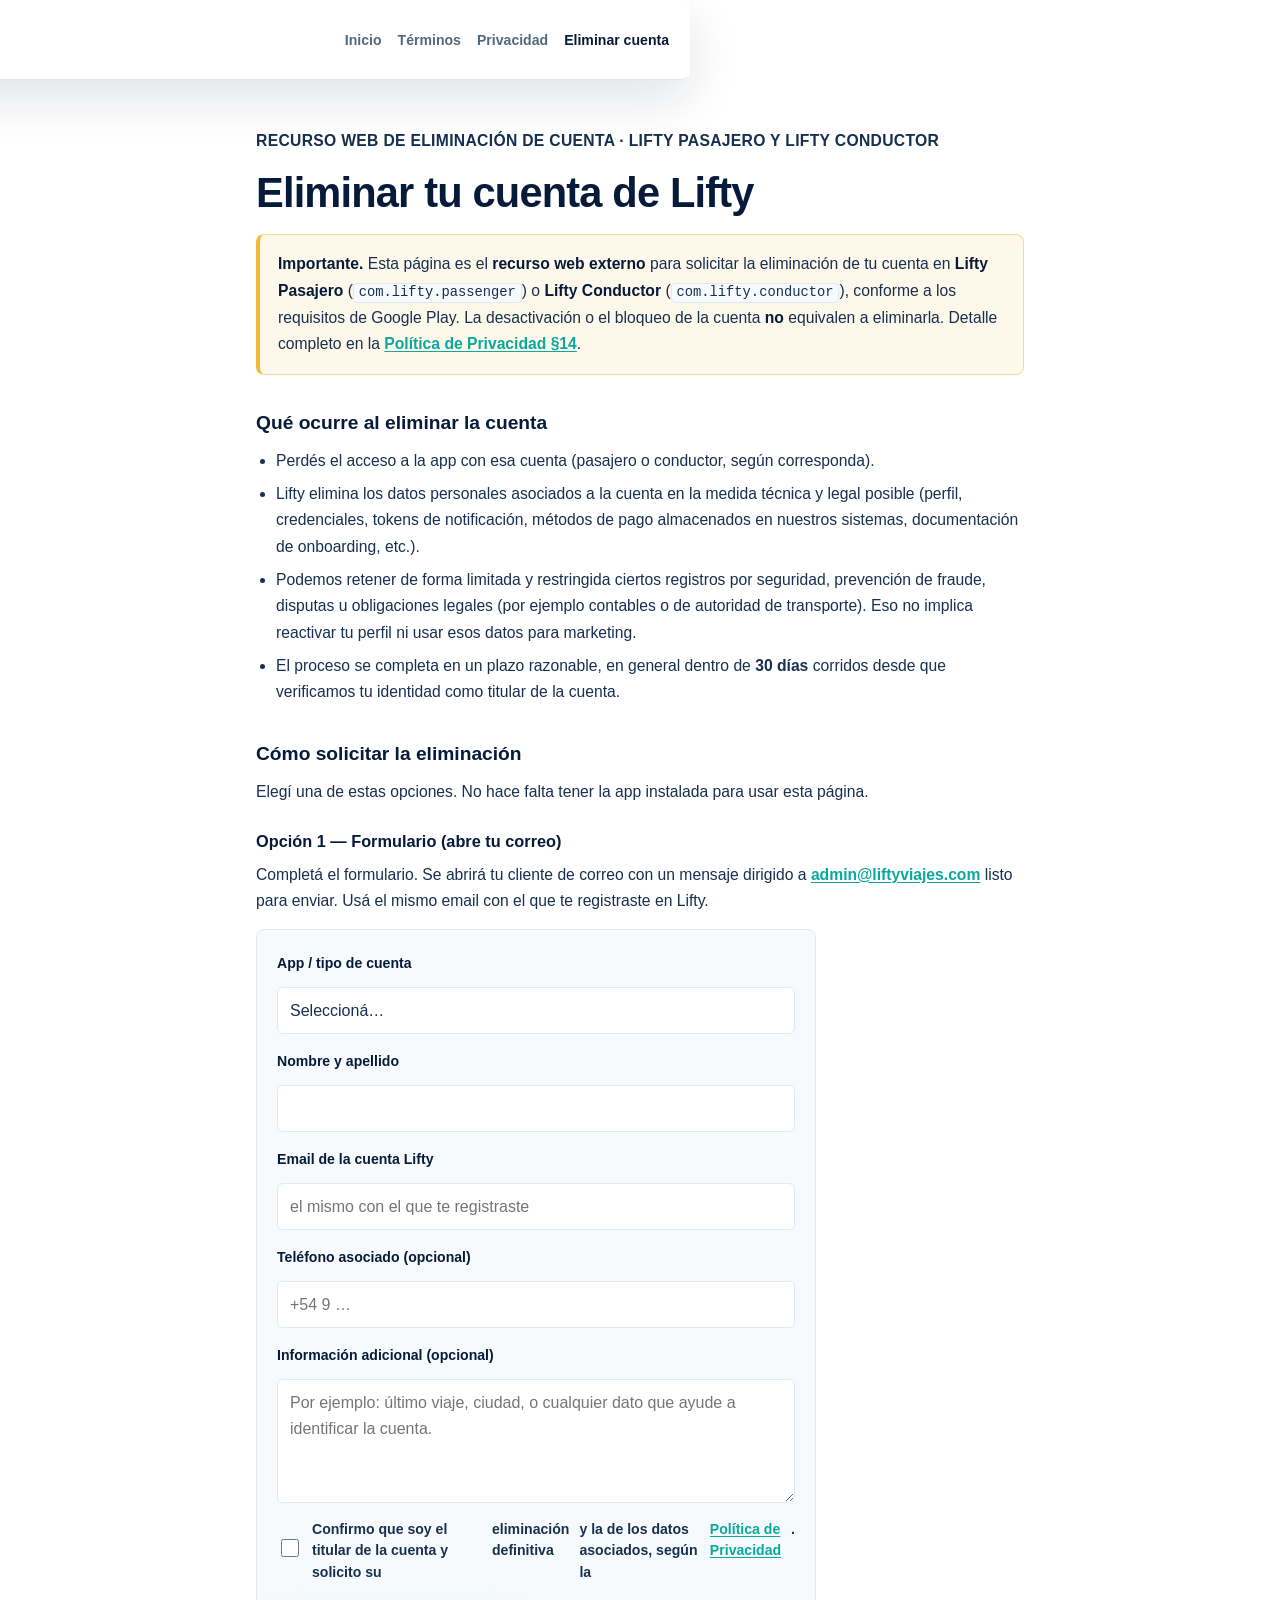
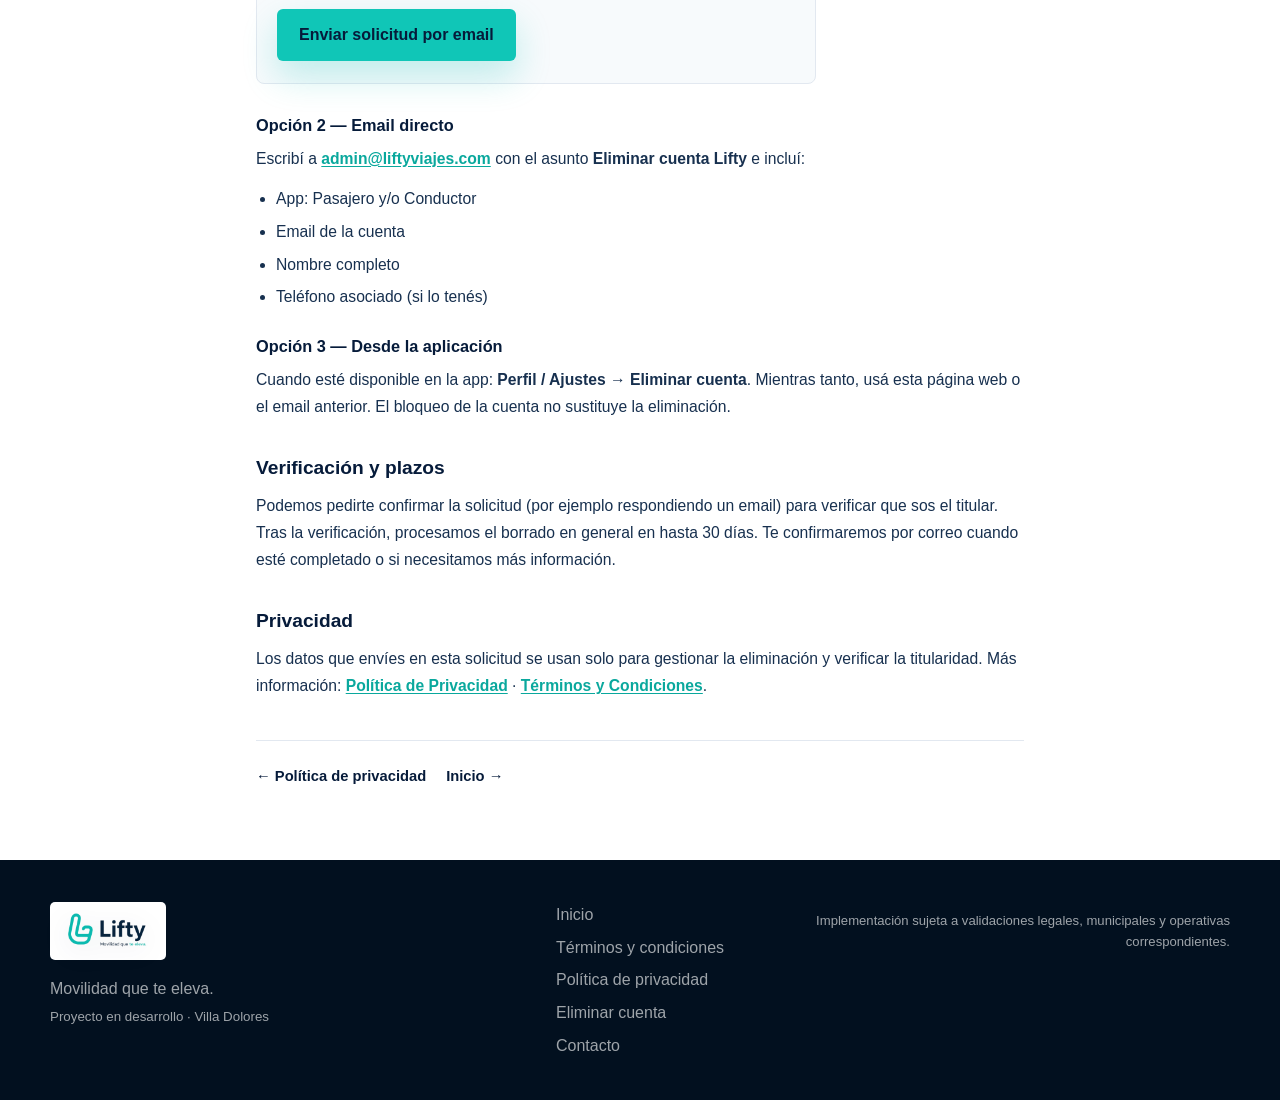
==== outputs/eliminar-cuenta.html @ 2f0c4a6b "feat: complete privacy policy for Google Play User Data Expand privacy disclosure (device IDs, App S" ====
<!DOCTYPE html>
<html lang="es">
  <head>
    <meta charset="UTF-8" />
    <meta name="viewport" content="width=device-width, initial-scale=1.0" />
    <meta name="theme-color" content="#061b3a" />
    <meta
      name="description"
      content="Solicitá la eliminación de tu cuenta de Lifty Pasajero o Lifty Conductor. Recurso web externo conforme a la política de Google Play."
    />
    <link rel="canonical" href="https://web.liftyviajes.com/eliminar-cuenta" />
    <title>Eliminar cuenta | Lifty</title>
    <link rel="icon" href="data:," />
    <link rel="stylesheet" href="styles.css" />
    <link rel="stylesheet" href="logo.css" />
  </head>
  <body class="legal-page-wrap">
    <a class="skip-link" href="#contenido">Saltar al contenido</a>

    <header class="site-header legal-header" data-header>
      <div class="container">
        <a class="brand" href="/" aria-label="Lifty, ir al inicio">
          <img src="assets/lifty-logo-clean.png" alt="Lifty" class="logo-clean" />
        </a>
        <nav class="legal-header-nav" aria-label="Navegación legal">
          <a href="/">Inicio</a>
          <a href="/terminos">Términos</a>
          <a href="/privacidad">Privacidad</a>
          <a href="/eliminar-cuenta" aria-current="page">Eliminar cuenta</a>
        </nav>
      </div>
    </header>

    <main id="contenido" class="container legal-page">
      <p class="legal-meta">Recurso web de eliminación de cuenta · Lifty Pasajero y Lifty Conductor</p>
      <h1>Eliminar tu cuenta de Lifty</h1>

      <p class="legal-notice">
        <strong>Importante.</strong> Esta página es el
        <strong>recurso web externo</strong> para solicitar la eliminación de tu cuenta en
        <strong>Lifty Pasajero</strong> (<code>com.lifty.passenger</code>) o
        <strong>Lifty Conductor</strong> (<code>com.lifty.conductor</code>), conforme a los
        requisitos de Google Play. La desactivación o el bloqueo de la cuenta
        <strong>no</strong> equivalen a eliminarla. Detalle completo en la
        <a href="/privacidad#eliminacion">Política de Privacidad §14</a>.
      </p>

      <h2>Qué ocurre al eliminar la cuenta</h2>
      <ul>
        <li>
          Perdés el acceso a la app con esa cuenta (pasajero o conductor, según corresponda).
        </li>
        <li>
          Lifty elimina los datos personales asociados a la cuenta en la medida técnica y legal
          posible (perfil, credenciales, tokens de notificación, métodos de pago almacenados en
          nuestros sistemas, documentación de onboarding, etc.).
        </li>
        <li>
          Podemos retener de forma limitada y restringida ciertos registros por seguridad,
          prevención de fraude, disputas u obligaciones legales (por ejemplo contables o de
          autoridad de transporte). Eso no implica reactivar tu perfil ni usar esos datos para
          marketing.
        </li>
        <li>
          El proceso se completa en un plazo razonable, en general dentro de
          <strong>30 días</strong> corridos desde que verificamos tu identidad como titular de la
          cuenta.
        </li>
      </ul>

      <h2>Cómo solicitar la eliminación</h2>
      <p>Elegí una de estas opciones. No hace falta tener la app instalada para usar esta página.</p>

      <h3>Opción 1 — Formulario (abre tu correo)</h3>
      <p>
        Completá el formulario. Se abrirá tu cliente de correo con un mensaje dirigido a
        <a href="mailto:admin@liftyviajes.com">admin@liftyviajes.com</a>
        listo para enviar. Usá el mismo email con el que te registraste en Lifty.
      </p>

      <form
        class="delete-account-form"
        id="delete-account-form"
        action="mailto:admin@liftyviajes.com"
        method="get"
        enctype="text/plain"
      >
        <input type="hidden" name="subject" id="mail-subject" value="Eliminar cuenta Lifty" />

        <div class="delete-field">
          <label for="app-type">App / tipo de cuenta</label>
          <select id="app-type" name="app" required>
            <option value="">Seleccioná…</option>
            <option value="Lifty Pasajero (com.lifty.passenger)">Lifty Pasajero</option>
            <option value="Lifty Conductor (com.lifty.conductor)">Lifty Conductor</option>
            <option value="Ambas / no estoy seguro">Ambas / no estoy seguro</option>
          </select>
        </div>

        <div class="delete-field">
          <label for="full-name">Nombre y apellido</label>
          <input id="full-name" name="nombre" type="text" autocomplete="name" required />
        </div>

        <div class="delete-field">
          <label for="account-email">Email de la cuenta Lifty</label>
          <input
            id="account-email"
            name="email"
            type="email"
            autocomplete="email"
            required
            placeholder="el mismo con el que te registraste"
          />
        </div>

        <div class="delete-field">
          <label for="account-phone">Teléfono asociado (opcional)</label>
          <input
            id="account-phone"
            name="telefono"
            type="tel"
            autocomplete="tel"
            placeholder="+54 9 …"
          />
        </div>

        <div class="delete-field">
          <label for="extra-info">Información adicional (opcional)</label>
          <textarea
            id="extra-info"
            name="detalle"
            rows="4"
            placeholder="Por ejemplo: último viaje, ciudad, o cualquier dato que ayude a identificar la cuenta."
          ></textarea>
        </div>

        <div class="delete-field delete-check">
          <label>
            <input id="confirm-delete" type="checkbox" required />
            Confirmo que soy el titular de la cuenta y solicito su
            <strong>eliminación definitiva</strong> y la de los datos asociados, según la
            <a href="/privacidad#eliminacion">Política de Privacidad</a>.
          </label>
        </div>

        <button class="button button-primary" type="submit">Enviar solicitud por email</button>
      </form>

      <p class="delete-form-note" id="form-fallback-note" hidden>
        Si tu navegador no abre el correo, copiá el texto generado y envialo manualmente a
        <a href="mailto:admin@liftyviajes.com">admin@liftyviajes.com</a>.
      </p>
      <pre class="delete-mail-preview" id="mail-preview" hidden></pre>

      <h3>Opción 2 — Email directo</h3>
      <p>
        Escribí a
        <a
          href="mailto:admin@liftyviajes.com?subject=Eliminar%20cuenta%20Lifty&amp;body=Solicito%20la%20eliminaci%C3%B3n%20de%20mi%20cuenta%20Lifty.%0A%0AApp%3A%20%5BPasajero%20%2F%20Conductor%5D%0AEmail%20de%20la%20cuenta%3A%20%0ANombre%3A%20%0ATel%C3%A9fono%20(opcional)%3A%20%0A"
          >admin@liftyviajes.com</a
        >
        con el asunto <strong>Eliminar cuenta Lifty</strong> e incluí:
      </p>
      <ul>
        <li>App: Pasajero y/o Conductor</li>
        <li>Email de la cuenta</li>
        <li>Nombre completo</li>
        <li>Teléfono asociado (si lo tenés)</li>
      </ul>

      <h3>Opción 3 — Desde la aplicación</h3>
      <p>
        Cuando esté disponible en la app: <strong>Perfil / Ajustes → Eliminar cuenta</strong>.
        Mientras tanto, usá esta página web o el email anterior. El bloqueo de la cuenta no
        sustituye la eliminación.
      </p>

      <h2>Verificación y plazos</h2>
      <p>
        Podemos pedirte confirmar la solicitud (por ejemplo respondiendo un email) para verificar
        que sos el titular. Tras la verificación, procesamos el borrado en general en hasta 30
        días. Te confirmaremos por correo cuando esté completado o si necesitamos más información.
      </p>

      <h2>Privacidad</h2>
      <p>
        Los datos que envíes en esta solicitud se usan solo para gestionar la eliminación y
        verificar la titularidad. Más información:
        <a href="/privacidad">Política de Privacidad</a>
        ·
        <a href="/terminos">Términos y Condiciones</a>.
      </p>

      <div class="legal-cross">
        <a href="/privacidad">← Política de privacidad</a>
        <a href="/">Inicio →</a>
      </div>
    </main>

    <footer class="site-footer">
      <div class="container footer-layout">
        <div>
          <a class="footer-logo" href="/"
            ><img src="assets/lifty-logo-clean.png" alt="Lifty"
          /></a>
          <p>Movilidad que te eleva.</p>
          <small>Proyecto en desarrollo · Villa Dolores</small>
        </div>
        <nav aria-label="Enlaces del pie">
          <a href="/">Inicio</a>
          <a href="/terminos">Términos y condiciones</a>
          <a href="/privacidad">Política de privacidad</a>
          <a href="/eliminar-cuenta">Eliminar cuenta</a>
          <a href="mailto:admin@liftyviajes.com">Contacto</a>
        </nav>
        <p class="footer-legal">
          Implementación sujeta a validaciones legales, municipales y operativas correspondientes.
        </p>
      </div>
    </footer>

    <script>
      (function () {
        var form = document.getElementById("delete-account-form");
        if (!form) return;

        form.addEventListener("submit", function (event) {
          event.preventDefault();

          var app = document.getElementById("app-type").value;
          var name = document.getElementById("full-name").value.trim();
          var email = document.getElementById("account-email").value.trim();
          var phone = document.getElementById("account-phone").value.trim();
          var extra = document.getElementById("extra-info").value.trim();
          var confirmed = document.getElementById("confirm-delete").checked;

          if (!app || !name || !email || !confirmed) {
            return;
          }

          var subject = "Eliminar cuenta Lifty — " + app;
          var body = [
            "Solicito la eliminación definitiva de mi cuenta Lifty y de los datos asociados.",
            "",
            "App / cuenta: " + app,
            "Nombre: " + name,
            "Email de la cuenta: " + email,
            "Teléfono: " + (phone || "(no indicado)"),
            "Detalle: " + (extra || "(ninguno)"),
            "",
            "Confirmo que soy el titular de la cuenta.",
            "Página de origen: https://web.liftyviajes.com/eliminar-cuenta",
          ].join("\n");

          var mailto =
            "mailto:admin@liftyviajes.com" +
            "?subject=" +
            encodeURIComponent(subject) +
            "&body=" +
            encodeURIComponent(body);

          var preview = document.getElementById("mail-preview");
          var note = document.getElementById("form-fallback-note");
          if (preview && note) {
            preview.hidden = false;
            note.hidden = false;
            preview.textContent =
              "Para: admin@liftyviajes.com\nAsunto: " + subject + "\n\n" + body;
          }

          window.location.href = mailto;
        });
      })();
    </script>
  </body>
</html>
---- outputs/styles.css ----
:root {
  --navy: #061b3a;
  --petrol: #0b2d57;
  --teal: #10c6b7;
  --teal-dark: #0aa89d;
  --white: #ffffff;
  --soft: #f7fafc;
  --text: #17304f;
  --muted: #64748b;
  --border: #e2e8f0;
  --amber: #f6b73c;
  --shadow: 0 28px 80px rgba(6, 27, 58, 0.15);
  --shadow-deep: 0 36px 100px rgba(0, 10, 28, 0.34);
  --radius: 8px;
  --section: 112px;
}

* { box-sizing: border-box; }
html { scroll-behavior: smooth; }
body {
  margin: 0;
  overflow-x: hidden;
  color: var(--text);
  background: var(--white);
  font-family: Inter, "Segoe UI", Arial, sans-serif;
  line-height: 1.6;
}
body.nav-open { overflow: hidden; }
a { color: inherit; text-decoration: none; }
img { display: block; max-width: 100%; }
button, input, select, textarea { font: inherit; }
button { cursor: pointer; }
h1, h2, h3, p, blockquote { margin-top: 0; }
ul { margin: 0; padding: 0; list-style: none; }

.container { width: min(1180px, calc(100% - 40px)); margin: 0 auto; }
.section { position: relative; padding: var(--section) 0; }
.section-anchor { scroll-margin-top: 94px; }
.skip-link {
  position: fixed;
  top: 8px;
  left: 8px;
  z-index: 200;
  padding: 10px 14px;
  border-radius: 6px;
  color: var(--navy);
  background: var(--teal);
  font-weight: 850;
  transform: translateY(-150%);
  transition: transform .2s ease;
}
.skip-link:focus { transform: translateY(0); }
.scroll-progress {
  position: fixed;
  top: 0;
  right: 0;
  left: 0;
  z-index: 220;
  height: 3px;
  background: rgba(255,255,255,.08);
  pointer-events: none;
}
.scroll-progress span {
  display: block;
  width: 100%;
  height: 100%;
  background: linear-gradient(90deg, var(--teal-dark), var(--teal));
  box-shadow: 0 0 14px rgba(16,198,183,.45);
  transform: scaleX(0);
  transform-origin: left center;
  will-change: transform;
}

.site-header {
  position: fixed;
  top: 14px;
  left: 50%;
  z-index: 100;
  display: flex;
  align-items: center;
  justify-content: space-between;
  width: min(1180px, calc(100% - 28px));
  min-height: 66px;
  padding: 8px 10px 8px 18px;
  border: 1px solid rgba(255,255,255,.7);
  border-radius: var(--radius);
  background: rgba(255,255,255,.88);
  box-shadow: 0 18px 50px rgba(6,27,58,.12);
  backdrop-filter: blur(20px);
  transform: translateX(-50%);
}
.site-header.is-scrolled { background: rgba(255,255,255,.97); }
.brand img, .footer-logo img { width: 118px; height: 44px; object-fit: contain; }
.brand img { transition: transform .25s ease, filter .25s ease; }
.brand:hover img, .brand:focus-visible img { transform: scale(1.025); filter: drop-shadow(0 7px 12px rgba(16,198,183,.2)); }
.main-nav { display: flex; align-items: center; gap: 2px; color: #53687d; font-size: .88rem; font-weight: 750; }
.main-nav a { padding: 11px 13px; border-radius: 6px; transition: .18s ease; }
.main-nav a:hover, .main-nav a:focus-visible { color: var(--navy); background: rgba(16,198,183,.1); outline: 0; }
.main-nav a.is-active { color: var(--navy); background: rgba(16,198,183,.12); }
.main-nav .nav-cta { margin-left: 8px; padding-inline: 18px; color: var(--white); background: var(--navy); }
.main-nav .nav-cta:hover { color: var(--navy); background: var(--teal); }
.nav-toggle { display: none; width: 44px; height: 44px; border: 1px solid var(--border); border-radius: 6px; background: var(--white); }
.nav-toggle span { display: block; width: 19px; height: 2px; margin: 4px auto; background: var(--navy); transition: .18s ease; }

.hero {
  position: relative;
  min-height: 100vh;
  padding: 148px 0 38px;
  overflow: hidden;
  color: var(--white);
  background:
    radial-gradient(circle at 73% 42%, rgba(16,198,183,.22), transparent 25%),
    radial-gradient(circle at 8% 20%, rgba(70,140,190,.18), transparent 30%),
    linear-gradient(120deg, #04152e 0%, var(--navy) 48%, #0d3b58 100%);
}
.map-texture, .dark-map, .institution-map, .roadmap-map, .contact-map, .opportunity-map {
  position: absolute;
  inset: 0;
  pointer-events: none;
  background-image:
    linear-gradient(28deg, transparent 48%, rgba(255,255,255,.035) 49%, rgba(255,255,255,.035) 51%, transparent 52%),
    linear-gradient(118deg, transparent 47%, rgba(255,255,255,.025) 48%, rgba(255,255,255,.025) 50%, transparent 51%);
  background-size: 150px 110px, 190px 150px;
}
.map-texture::before, .map-texture::after {
  content: ""; position: absolute; border: 1px solid rgba(16,198,183,.15); border-radius: 50%;
}
.map-texture::before { top: 10%; right: 4%; width: 620px; height: 620px; }
.map-texture::after { right: 25%; bottom: -18%; width: 330px; height: 330px; }
.hero-route { position: absolute; z-index: 1; border-top: 3px solid rgba(16,198,183,.34); border-right: 3px solid rgba(16,198,183,.34); border-radius: 0 80px 0 0; }
.hero-route i { position: absolute; width: 14px; height: 14px; border: 4px solid var(--teal); border-radius: 50%; background: var(--navy); box-shadow: 0 0 0 8px rgba(16,198,183,.1); }
.route-a { top: 18%; right: -2%; width: 25vw; height: 150px; transform: rotate(-10deg); }
.route-a i:first-child { left: 10%; top: -9px; }
.route-a i:last-child { right: -9px; bottom: -9px; }
.route-b { bottom: 12%; left: -5%; width: 20vw; height: 130px; transform: rotate(15deg); }
.route-b i { right: -9px; top: -9px; }
.hero-grid { position: relative; z-index: 3; display: grid; grid-template-columns: .88fr 1.12fr; align-items: center; gap: 54px; }
.hero-badges, .hero-actions, .hero-proof { display: flex; flex-wrap: wrap; align-items: center; }
.hero-badges { gap: 8px; margin-bottom: 22px; }
.hero-badges span { padding: 7px 11px; border: 1px solid rgba(255,255,255,.16); border-radius: 999px; color: rgba(255,255,255,.78); background: rgba(255,255,255,.07); backdrop-filter: blur(12px); font-size: .75rem; font-weight: 750; }
.hero-badges i, .form-status i { display: inline-block; width: 7px; height: 7px; margin-right: 6px; border-radius: 50%; background: var(--teal); box-shadow: 0 0 0 5px rgba(16,198,183,.12); }
.eyebrow { margin-bottom: 12px; color: var(--teal-dark); font-size: .76rem; font-weight: 850; text-transform: uppercase; }
.eyebrow.light { color: #5de1d6; }
.hero h1 { max-width: 690px; margin-bottom: 24px; color: var(--white); font-size: clamp(3.8rem, 7vw, 6.65rem); font-weight: 850; line-height: .91; letter-spacing: 0; }
.hero h1 em { color: var(--teal); font-style: normal; }
.hero-lead { max-width: 600px; color: rgba(255,255,255,.7); font-size: 1.12rem; }
.hero-actions { gap: 12px; margin-top: 30px; }
.button { display: inline-flex; align-items: center; justify-content: center; min-height: 52px; padding: 14px 21px; border: 1px solid transparent; border-radius: 6px; font-weight: 820; line-height: 1.1; transition: transform .18s ease, box-shadow .18s ease, background .18s ease; }
.button:hover, .button:focus-visible { transform: translateY(-2px); outline: 0; }
.button:active { transform: translateY(0) scale(.985); }
.button:focus-visible,
.nav-toggle:focus-visible,
.main-nav a:focus-visible,
input:focus-visible,
select:focus-visible,
textarea:focus-visible {
  outline: 3px solid rgba(16,198,183,.38);
  outline-offset: 3px;
}
.button-primary { color: var(--navy); background: var(--teal); box-shadow: 0 16px 35px rgba(16,198,183,.24); }
.button-primary:hover { background: #2ad7ca; box-shadow: 0 20px 40px rgba(16,198,183,.32); }
.button-glass { color: var(--white); border-color: rgba(255,255,255,.24); background: rgba(255,255,255,.08); backdrop-filter: blur(14px); }
.button-navy { color: var(--white); background: var(--navy); box-shadow: 0 15px 32px rgba(6,27,58,.2); }
.hero-proof { gap: 18px; margin-top: 30px; color: rgba(255,255,255,.67); font-size: .78rem; font-weight: 700; }
.hero-proof b { margin-right: 5px; color: var(--teal); }
.hero-product { position: relative; min-height: 650px; isolation: isolate; }
.product-glow { position: absolute; top: 14%; left: 18%; width: 68%; height: 68%; border-radius: 50%; background: rgba(16,198,183,.18); filter: blur(50px); }
.product-frame {
  position: absolute;
  inset: 4% 0 3% 2%;
  z-index: 2;
  display: grid;
  grid-template-rows: 48px minmax(0,1fr) 44px;
  overflow: hidden;
  border: 1px solid rgba(255,255,255,.22);
  border-radius: 24px;
  background: rgba(240,250,251,.96);
  box-shadow: 0 48px 100px rgba(0,0,0,.36), inset 0 1px 0 rgba(255,255,255,.7);
  transform: perspective(1200px) rotateY(-3deg) rotateX(1deg);
}
.product-frame::after {
  content: "";
  position: absolute;
  inset: 0;
  border-radius: inherit;
  box-shadow: inset 0 0 0 1px rgba(16,198,183,.08);
  pointer-events: none;
}
.product-frame-bar,
.product-frame-footer {
  position: relative;
  z-index: 3;
  display: flex;
  align-items: center;
  justify-content: space-between;
  padding: 0 18px;
  color: var(--navy);
  background: rgba(255,255,255,.88);
  backdrop-filter: blur(14px);
}
.product-frame-bar { border-bottom: 1px solid rgba(6,27,58,.08); font-size: .74rem; }
.product-frame-footer { border-top: 1px solid rgba(6,27,58,.08); color: #53687d; font-size: .7rem; font-weight: 750; }
.product-frame-footer span { display: flex; align-items: center; gap: 7px; }
.frame-dots { display: flex; gap: 5px; }
.frame-dots i { width: 7px; height: 7px; border-radius: 50%; background: #bfd1d7; }
.frame-dots i:first-child { background: var(--teal); }
.frame-live { display: flex; align-items: center; gap: 6px; color: var(--teal-dark); font-weight: 850; }
.frame-live i { width: 7px; height: 7px; border-radius: 50%; background: var(--teal); box-shadow: 0 0 0 5px rgba(16,198,183,.12); }
.mini-route-icon { width: 15px; height: 9px; border-right: 2px solid var(--teal-dark); border-bottom: 2px solid var(--teal-dark); border-radius: 0 0 5px; }
.hero-phone {
  position: relative;
  z-index: 2;
  width: 100%;
  height: 100%;
  object-fit: cover;
  object-position: center;
  filter: contrast(1.04) saturate(.96);
}
.float-card, .security-float {
  position: absolute; z-index: 4; display: flex; align-items: center; gap: 10px; padding: 13px 15px;
  border: 1px solid rgba(255,255,255,.18); border-radius: var(--radius); color: var(--white);
  background: rgba(5,25,48,.65); box-shadow: 0 22px 56px rgba(0,0,0,.25); backdrop-filter: blur(18px);
}
.float-card small, .security-float small { display: block; color: rgba(255,255,255,.53); font-size: .65rem; text-transform: uppercase; }
.float-card strong, .security-float strong { display: block; font-size: .87rem; }
.card-symbol { display: grid; place-items: center; flex: 0 0 auto; width: 36px; height: 36px; border-radius: 50%; color: var(--teal); background: rgba(16,198,183,.15); }
.check-symbol::before { content: ""; width: 14px; height: 8px; border-left: 3px solid var(--teal); border-bottom: 3px solid var(--teal); transform: rotate(-45deg) translate(1px,-2px); }
.pin-symbol::before, .mini-pin { content: ""; width: 11px; height: 11px; border: 3px solid var(--teal); border-radius: 50% 50% 50% 0; transform: rotate(-45deg); }
.money-symbol { font-weight: 900; }
.pulse-dot { flex: 0 0 auto; width: 9px; height: 9px; border-radius: 50%; background: var(--teal); box-shadow: 0 0 0 7px rgba(16,198,183,.13); }
.verified-card { top: 11%; left: -4%; }
.trip-card { top: 27%; right: -2%; }
.trip-card > b { margin-left: 8px; color: var(--teal); font-size: .78rem; }
.track-card { left: -1%; bottom: 22%; }
.fare-card { right: 2%; bottom: 9%; }
.project-card { top: 52%; left: -3%; }
.hero-product .float-card { animation: card-drift 6s ease-in-out infinite; }
.hero-product .trip-card { animation-delay: -1.5s; }
.hero-product .track-card { animation-delay: -3s; }
.hero-product .fare-card { animation-delay: -4.5s; }
.hero-product .project-card { animation-delay: -2.2s; }
@keyframes card-drift {
  0%, 100% { translate: 0 0; }
  50% { translate: 0 -5px; }
}
.hero-note { position: relative; z-index: 3; display: flex; justify-content: center; gap: 8px; margin-top: 18px; padding-top: 23px; border-top: 1px solid rgba(255,255,255,.12); color: rgba(255,255,255,.52); text-align: center; }
.hero-note strong { color: var(--white); }

.intro-strip { color: var(--white); background: var(--navy); box-shadow: 0 24px 70px rgba(6,27,58,.24); }
.intro-grid { display: grid; grid-template-columns: repeat(4,1fr); }
.intro-grid article { position: relative; min-height: 130px; padding: 28px; border-right: 1px solid rgba(255,255,255,.1); background: linear-gradient(180deg, rgba(255,255,255,.035), transparent); }
.intro-grid article:last-child { border-right: 0; }
.intro-grid span { color: var(--teal); font-size: .72rem; font-weight: 850; }
.intro-grid strong { display: block; margin: 8px 0 2px; font-size: 1.05rem; }
.intro-grid p { margin: 0; color: rgba(255,255,255,.56); font-size: .84rem; }
.decision-band {
  position: relative;
  z-index: 2;
  padding: 24px 0;
  border-bottom: 1px solid rgba(6,27,58,.08);
  background:
    radial-gradient(circle at 85% 50%, rgba(16,198,183,.12), transparent 28%),
    #eef7f8;
}
.decision-layout,
.decision-metrics { display: flex; align-items: center; }
.decision-layout { justify-content: space-between; gap: 30px; }
.decision-layout small,
.decision-layout strong { display: block; }
.decision-layout small { color: var(--teal-dark); font-size: .7rem; font-weight: 850; text-transform: uppercase; }
.decision-layout strong { color: var(--navy); font-size: 1.08rem; }
.decision-metrics { gap: 10px; }
.decision-metrics span { padding: 9px 12px; border: 1px solid rgba(6,27,58,.08); border-radius: 999px; color: #52677d; background: rgba(255,255,255,.76); font-size: .72rem; font-weight: 750; }
.decision-metrics b { margin-right: 4px; color: var(--teal-dark); }

h2 { margin-bottom: 18px; color: var(--navy); font-size: clamp(2.5rem, 5vw, 4.65rem); font-weight: 830; line-height: 1.02; letter-spacing: 0; }
h3 { color: var(--navy); }
.section-copy > p:last-of-type, .section-heading > p:last-child, .institution-copy > p { color: var(--muted); font-size: 1.04rem; }
.section-heading { max-width: 760px; margin: 0 auto 50px; text-align: center; }
.section-heading.align-left { margin-left: 0; text-align: left; }

.platform-section { overflow: hidden; background: linear-gradient(115deg, #fff 0%, #fff 46%, #eef9fa 100%); }
.platform-layout { display: grid; grid-template-columns: .78fr 1.22fr; gap: 70px; align-items: center; }
.platform-list { display: grid; gap: 12px; margin-top: 30px; }
.platform-list article { display: flex; align-items: center; gap: 14px; padding: 15px; border: 1px solid rgba(226,232,240,.9); border-radius: var(--radius); background: rgba(255,255,255,.72); box-shadow: 0 16px 38px rgba(6,27,58,.06); backdrop-filter: blur(14px); }
.platform-list article,
.process-card,
.benefit-panel,
.security-card,
.roadmap-item,
.status-list article {
  transition: transform .25s ease, box-shadow .25s ease, border-color .25s ease, background .25s ease;
}
.platform-list article:hover {
  transform: translateX(4px);
  border-color: rgba(16,198,183,.34);
  box-shadow: 0 20px 44px rgba(6,27,58,.1);
}
.platform-list article:hover .line-icon,
.benefit-panel:hover .line-icon,
.process-card:hover .process-icon { transform: translateY(-3px); }
.line-icon, .process-icon { transition: transform .25s ease, background .25s ease; }
.platform-list small { display: block; color: var(--muted); }
.line-icon, .process-icon { position: relative; display: grid; place-items: center; flex: 0 0 auto; width: 44px; height: 44px; border: 1px solid rgba(16,198,183,.25); border-radius: 8px; background: rgba(16,198,183,.1); }
.line-icon::before, .process-icon::before { content: ""; width: 18px; height: 18px; border: 2px solid var(--teal-dark); border-radius: 5px; }
.user-icon::before { border-radius: 50%; box-shadow: 0 12px 0 -6px var(--teal-dark); }
.car-icon::before { border-radius: 5px; border-top-width: 6px; }
.panel-icon::before { border-radius: 2px; box-shadow: 7px 7px 0 -4px var(--teal-dark); }
.shield-icon::before { border-radius: 8px 8px 10px 10px; }
.route-icon::before { border: 0; border-right: 3px solid var(--teal-dark); border-bottom: 3px solid var(--teal-dark); border-radius: 0 0 8px; }
.support-icon::before { border-radius: 50%; border-bottom-color: transparent; }
.history-icon::before { border-radius: 50%; border-right-color: transparent; }
.building-icon::before { border-radius: 1px; box-shadow: inset 5px 0 0 transparent; }
.mail-icon::before { border-radius: 2px; transform: rotate(0); }
.people-icon::before { border-radius: 50%; box-shadow: 10px 3px 0 -4px var(--teal-dark); }
.pin-icon::before { width: 13px; height: 13px; border: 3px solid var(--teal-dark); border-radius: 50% 50% 50% 0; background: transparent; transform: rotate(-45deg); }
.document-icon::before { border-radius: 2px; border-top-width: 5px; }
.check-icon::before { width: 15px; height: 8px; border: 0; border-left: 3px solid var(--teal-dark); border-bottom: 3px solid var(--teal-dark); border-radius: 0; transform: rotate(-45deg); }
.ecosystem-visual { position: relative; min-height: 590px; overflow: hidden; border: 1px solid rgba(255,255,255,.86); border-radius: var(--radius); background: rgba(255,255,255,.64); box-shadow: var(--shadow); backdrop-filter: blur(18px); }
.ecosystem-visual img { width: 100%; height: 590px; object-fit: contain; position: relative; z-index: 2; }
.visual-grid { position: absolute; inset: 0; background-image: linear-gradient(rgba(11,45,87,.045) 1px, transparent 1px), linear-gradient(90deg, rgba(11,45,87,.045) 1px, transparent 1px); background-size: 48px 48px; }
.ecosystem-label { position: absolute; z-index: 3; padding: 8px 12px; border: 1px solid rgba(255,255,255,.8); border-radius: 999px; color: var(--navy); background: rgba(255,255,255,.75); box-shadow: 0 12px 32px rgba(6,27,58,.12); backdrop-filter: blur(12px); font-size: .74rem; font-weight: 800; }
.label-app { top: 11%; right: 10%; }.label-control { bottom: 15%; right: 8%; }.label-city { bottom: 10%; left: 8%; }

.opportunity-section { overflow: hidden; color: var(--white); background: linear-gradient(135deg, #06182f, var(--petrol)); }
.opportunity-map { opacity: .65; }
.opportunity-layout { position: relative; z-index: 2; display: grid; grid-template-columns: 1.05fr .95fr; align-items: center; gap: 72px; }
.opportunity-section h2 { color: var(--white); }
.opportunity-section .section-copy > p:last-of-type { color: rgba(255,255,255,.65); }
.opportunity-visual { position: relative; min-height: 570px; border: 1px solid rgba(255,255,255,.12); border-radius: var(--radius); background: radial-gradient(circle at center, rgba(16,198,183,.13), transparent 55%), rgba(255,255,255,.035); box-shadow: var(--shadow-deep); backdrop-filter: blur(12px); }
.city-pulse { position: absolute; border: 1px solid rgba(16,198,183,.17); border-radius: 50%; }
.pulse-one { inset: 14%; }.pulse-two { inset: 26%; }
.map-route { position: absolute; top: 22%; left: 12%; width: 76%; height: 54%; border: 3px dashed rgba(16,198,183,.38); border-top-color: transparent; border-radius: 48%; transform: rotate(-9deg); }
.map-route i { position: absolute; width: 14px; height: 14px; border: 4px solid var(--teal); border-radius: 50%; background: var(--navy); }
.map-route i:nth-child(1) { top: 10%; left: -4px; }.map-route i:nth-child(2) { left: 52%; bottom: -4px; }.map-route i:nth-child(3) { top: 18%; right: -4px; }
.map-center { position: absolute; top: 50%; left: 50%; display: grid; place-items: center; transform: translate(-50%,-50%); text-align: center; }
.map-center strong, .map-center small { display: block; }.map-center small { color: rgba(255,255,255,.54); }
.large-pin { width: 42px; height: 42px; margin-bottom: 15px; border: 9px solid var(--teal); border-radius: 50% 50% 50% 0; transform: rotate(-45deg); box-shadow: 0 0 0 14px rgba(16,198,183,.1); }
.map-stat { position: absolute; padding: 12px 15px; border: 1px solid rgba(255,255,255,.15); border-radius: var(--radius); background: rgba(6,27,58,.62); box-shadow: 0 16px 40px rgba(0,0,0,.2); backdrop-filter: blur(15px); }
.map-stat b, .map-stat span { display: block; }.map-stat b { color: var(--teal); }.map-stat span { color: rgba(255,255,255,.55); font-size: .75rem; }
.stat-one { top: 10%; left: 7%; }.stat-two { top: 17%; right: 6%; }.stat-three { right: 9%; bottom: 10%; }
.opportunity-points { display: grid; gap: 0; margin-top: 30px; border-top: 1px solid rgba(255,255,255,.13); }
.opportunity-points li { display: flex; gap: 14px; padding: 15px 0; border-bottom: 1px solid rgba(255,255,255,.13); color: rgba(255,255,255,.78); }
.opportunity-points span { color: var(--teal); font-size: .75rem; font-weight: 850; }

.flow-section { background: var(--soft); }
.flow-stage { position: relative; padding: 30px; overflow: hidden; border: 1px solid rgba(255,255,255,.9); border-radius: var(--radius); background: radial-gradient(circle at 50% 100%, rgba(16,198,183,.12), transparent 43%), linear-gradient(145deg,#fff,#ebf6f8); box-shadow: var(--shadow); }
.flow-stage img { position: relative; z-index: 2; width: 100%; max-height: 610px; object-fit: contain; filter: drop-shadow(0 26px 24px rgba(6,27,58,.14)); }
.flow-route { position: absolute; top: 25%; left: 8%; width: 84%; height: 52%; border: 3px dashed rgba(16,198,183,.2); border-top-color: transparent; border-radius: 46%; transform: rotate(-4deg); }
.flow-route i { position: absolute; width: 12px; height: 12px; border: 3px solid var(--teal); border-radius: 50%; background: var(--white); }
.flow-route i:nth-child(1) { top: 14%; left: 0; }.flow-route i:nth-child(2) { left: 34%; bottom: 0; }.flow-route i:nth-child(3) { left: 65%; top: 4%; }.flow-route i:nth-child(4) { right: 0; bottom: 15%; }
.flow-badge { position: absolute; z-index: 3; display: flex; align-items: center; gap: 8px; padding: 10px 13px; border: 1px solid rgba(255,255,255,.9); border-radius: var(--radius); color: var(--navy); background: rgba(255,255,255,.78); box-shadow: 0 16px 38px rgba(6,27,58,.12); backdrop-filter: blur(14px); font-size: .78rem; font-weight: 800; }
.origin-badge { top: 6%; left: 3%; }.destination-badge { right: 3%; bottom: 6%; }
.flow-steps { display: grid; grid-template-columns: repeat(4,1fr); margin-top: 28px; border-top: 1px solid var(--border); }
.flow-steps article { padding: 26px 24px 0; border-left: 1px solid var(--border); }.flow-steps article:first-child { padding-left: 0; border-left: 0; }
.flow-steps b { color: var(--teal-dark); font-size: .75rem; }.flow-steps h3 { margin: 12px 0 5px; }.flow-steps p { margin: 0; color: var(--muted); }

.security-section { overflow: hidden; color: var(--white); background: radial-gradient(circle at 35% 50%, rgba(16,198,183,.13), transparent 28%), linear-gradient(135deg,#04152d,#0b2d57); }
.dark-map { opacity: .55; }
.security-path { position: absolute; right: -5%; bottom: 12%; width: 48%; height: 180px; border-top: 3px solid rgba(16,198,183,.24); border-right: 3px solid rgba(16,198,183,.24); border-radius: 0 90px 0 0; transform: rotate(-8deg); }
.security-header { position: relative; z-index: 2; display: grid; grid-template-columns: 1.1fr .7fr; align-items: end; gap: 80px; margin-bottom: 50px; }
.security-header h2 { margin: 0; color: var(--white); }.security-header > p { margin: 0; color: rgba(255,255,255,.62); }
.security-layout { position: relative; z-index: 2; display: grid; grid-template-columns: .9fr 1.1fr; gap: 44px; align-items: center; }
.security-mockup { position: relative; min-height: 620px; }
.mockup-halo { position: absolute; inset: 15%; border-radius: 50%; background: rgba(16,198,183,.16); filter: blur(42px); }
.security-mockup > img { position: relative; z-index: 2; width: 100%; height: 620px; object-fit: contain; mix-blend-mode: screen; opacity: .86; filter: drop-shadow(0 38px 40px rgba(0,0,0,.35)); }
.security-driver { top: 15%; left: 0; }.security-live { right: 0; bottom: 18%; }
.avatar-symbol { width: 38px; height: 38px; border: 3px solid var(--teal); border-radius: 50%; box-shadow: inset 0 -10px 0 -4px rgba(16,198,183,.5); }
.security-cards { display: grid; gap: 13px; }
.security-card { display: flex; align-items: center; gap: 16px; min-height: 102px; padding: 18px; border: 1px solid rgba(255,255,255,.13); border-radius: var(--radius); background: rgba(255,255,255,.065); box-shadow: 0 20px 50px rgba(0,0,0,.13); backdrop-filter: blur(17px); transition: transform .18s ease, background .18s ease; }
.security-card:hover { transform: translateX(-4px); background: rgba(255,255,255,.1); }
.security-card .line-icon { border-color: rgba(16,198,183,.35); background: rgba(16,198,183,.12); }
.security-card h3 { margin: 0 0 3px; color: var(--white); }.security-card p { margin: 0; color: rgba(255,255,255,.56); font-size: .86rem; }
.legal-banner { position: relative; z-index: 2; display: flex; align-items: center; justify-content: center; gap: 14px; margin-top: 42px; padding: 18px 22px; border: 1px solid rgba(246,183,60,.3); border-radius: var(--radius); color: #fff4da; background: rgba(246,183,60,.09); text-align: center; }
.legal-banner p { margin: 0; }.legal-shield { display: grid; place-items: center; width: 34px; height: 34px; border: 1px solid rgba(246,183,60,.4); border-radius: 50%; color: var(--amber); }

.benefits-section { background: linear-gradient(115deg,#fff,#f2f9fa); }
.benefits-layout { display: grid; grid-template-columns: repeat(3,1fr); gap: 18px; }
.benefit-panel { position: relative; min-height: 390px; padding: 32px; overflow: hidden; border: 1px solid rgba(255,255,255,.9); border-radius: var(--radius); background: rgba(255,255,255,.76); box-shadow: var(--shadow); backdrop-filter: blur(16px); transition: transform .2s ease; }
.benefit-panel::before,
.process-card::after {
  content: "";
  position: absolute;
  top: 0;
  right: 22px;
  left: 22px;
  height: 2px;
  background: linear-gradient(90deg, transparent, rgba(16,198,183,.72), transparent);
  opacity: .6;
}
.benefit-panel:hover { transform: translateY(-5px); }
.benefit-panel::after { content: ""; position: absolute; right: -80px; bottom: -90px; width: 210px; height: 210px; border: 1px solid rgba(16,198,183,.15); border-radius: 50%; }
.benefit-number { position: absolute; top: 26px; right: 28px; color: var(--teal-dark); font-size: .72rem; font-weight: 850; }
.benefit-panel .line-icon { width: 54px; height: 54px; margin-bottom: 54px; }
.benefit-panel h3 { font-size: 1.45rem; }.benefit-panel p { color: var(--muted); }.benefit-panel ul { display: grid; gap: 9px; margin-top: 22px; color: #52677d; }
.benefit-panel li::before { content: "✓"; margin-right: 8px; color: var(--teal-dark); font-weight: 900; }
.driver-panel { background: linear-gradient(145deg,rgba(255,255,255,.92),rgba(16,198,183,.08)); }
.city-panel { color: var(--white); border-color: rgba(6,27,58,.1); background: linear-gradient(145deg,var(--navy),var(--petrol)); }
.city-panel h3 { color: var(--white); }.city-panel p, .city-panel ul { color: rgba(255,255,255,.68); }
.mid-cta {
  display: flex;
  align-items: center;
  justify-content: space-between;
  gap: 28px;
  margin-top: 28px;
  padding: 25px 28px;
  overflow: hidden;
  border: 1px solid rgba(16,198,183,.22);
  border-radius: var(--radius);
  background:
    radial-gradient(circle at 10% 50%, rgba(16,198,183,.12), transparent 32%),
    rgba(255,255,255,.76);
  box-shadow: 0 22px 58px rgba(6,27,58,.1);
  backdrop-filter: blur(16px);
}
.mid-cta small, .mid-cta strong { display: block; }
.mid-cta small { margin-bottom: 3px; color: var(--teal-dark); font-size: .72rem; font-weight: 850; text-transform: uppercase; }
.mid-cta strong { color: var(--navy); font-size: 1.12rem; }

.institution-section { overflow: hidden; background: linear-gradient(120deg,#fff 0%,#fff 43%,#edf8fa 100%); }
.institution-map { opacity: .14; filter: invert(1); }
.institution-layout { position: relative; z-index: 2; display: grid; grid-template-columns: .75fr 1.25fr; gap: 68px; align-items: center; }
.institution-copy .button { margin-top: 20px; }
.institution-process { display: grid; grid-template-columns: repeat(2,1fr); gap: 14px; }
.process-card { position: relative; min-height: 205px; padding: 25px; border: 1px solid rgba(226,232,240,.9); border-radius: var(--radius); background: rgba(255,255,255,.73); box-shadow: 0 18px 48px rgba(6,27,58,.08); backdrop-filter: blur(15px); transition: transform .18s ease; }
.process-card:hover { transform: translateY(-4px); }
.process-card:hover { border-color: rgba(16,198,183,.34); box-shadow: 0 25px 56px rgba(6,27,58,.13); }
.process-card b { position: absolute; top: 22px; right: 24px; color: var(--teal-dark); font-size: .7rem; }.process-card h3 { margin: 26px 0 6px; }.process-card p { margin: 0; color: var(--muted); font-size: .86rem; }

.status-section { background: var(--white); }
.status-layout { display: grid; grid-template-columns: 1.15fr .85fr; gap: 72px; align-items: center; }
.status-dashboard { position: relative; min-height: 560px; padding: 22px; overflow: hidden; border: 1px solid var(--border); border-radius: var(--radius); background: linear-gradient(145deg,#eef7f8,#fff); box-shadow: var(--shadow); }
.status-dashboard img { width: 100%; height: 516px; object-fit: contain; filter: drop-shadow(0 24px 30px rgba(6,27,58,.13)); }
.dashboard-label { position: absolute; top: 42px; left: 42px; display: flex; align-items: center; gap: 11px; padding: 12px 15px; border: 1px solid rgba(255,255,255,.82); border-radius: var(--radius); color: var(--navy); background: rgba(255,255,255,.75); box-shadow: 0 16px 40px rgba(6,27,58,.12); backdrop-filter: blur(15px); }
.dashboard-label small { display: block; color: var(--muted); font-size: .65rem; text-transform: uppercase; }
.status-list { display: grid; margin-top: 28px; border-top: 1px solid var(--border); }
.status-list article { display: flex; gap: 13px; padding: 15px 0; border-bottom: 1px solid var(--border); }
.status-list article:hover { padding-left: 8px; color: var(--navy); }
.status-list article > span { display: grid; place-items: center; flex: 0 0 auto; width: 28px; height: 28px; border-radius: 50%; color: var(--navy); background: rgba(16,198,183,.18); font-weight: 900; }
.status-list small { display: block; color: var(--muted); }

.roadmap-section { overflow: hidden; color: var(--white); background: linear-gradient(135deg,#06182f,var(--petrol)); }
.roadmap-map { opacity: .5; }
.roadmap-section .section-heading { position: relative; z-index: 2; }.roadmap-section h2 { color: var(--white); }
.roadmap { position: relative; z-index: 2; display: grid; grid-template-columns: repeat(5,1fr); gap: 14px; }
.roadmap-line { position: absolute; top: 31px; left: 7%; right: 7%; height: 2px; background: rgba(16,198,183,.34); }
.roadmap-item { position: relative; min-height: 220px; padding: 78px 20px 22px; border: 1px solid rgba(255,255,255,.12); border-radius: var(--radius); background: rgba(255,255,255,.06); backdrop-filter: blur(15px); }
.roadmap-item > span { position: absolute; top: 0; left: 20px; z-index: 2; display: grid; place-items: center; width: 62px; height: 62px; border: 7px solid var(--petrol); border-radius: 50%; color: var(--navy); background: var(--teal); font-weight: 900; }
.roadmap-item h3 { color: var(--white); }.roadmap-item p { color: rgba(255,255,255,.58); }
.roadmap-item:hover { transform: translateY(-4px); border-color: rgba(16,198,183,.32); background: rgba(255,255,255,.09); }

.contact-section { overflow: hidden; color: var(--white); background: radial-gradient(circle at 18% 52%,rgba(16,198,183,.18),transparent 30%),linear-gradient(135deg,#04152d,#0b2d57); }
.contact-map { opacity: .55; }.contact-route { position: absolute; left: -6%; top: 18%; width: 44%; height: 180px; border-top: 3px solid rgba(16,198,183,.25); border-right: 3px solid rgba(16,198,183,.25); border-radius: 0 90px 0 0; transform: rotate(-8deg); }
.contact-layout { position: relative; z-index: 2; display: grid; grid-template-columns: .88fr .78fr; gap: 82px; align-items: start; }
.contact-copy { padding-top: 42px; }.contact-copy h2 { color: var(--white); }.contact-copy > p { max-width: 580px; color: rgba(255,255,255,.65); font-size: 1.05rem; }
.contact-options { display: grid; gap: 12px; margin-top: 30px; }
.contact-options article { display: flex; align-items: center; gap: 13px; }.contact-options .line-icon { border-color: rgba(255,255,255,.18); background: rgba(255,255,255,.07); }.contact-options small { display: block; color: rgba(255,255,255,.48); }
.contact-form { position: relative; padding: 32px; overflow: hidden; border: 1px solid rgba(255,255,255,.64); border-radius: 24px; color: var(--text); background: linear-gradient(180deg,rgba(255,255,255,.96),rgba(247,250,252,.93)); box-shadow: 0 30px 80px rgba(2,16,31,.28); backdrop-filter: blur(20px); }
.contact-form::before { content: ""; position: absolute; inset: 0 0 auto; height: 4px; background: linear-gradient(90deg,var(--teal),rgba(16,198,183,.15)); }
.form-head { display: flex; align-items: center; justify-content: space-between; gap: 14px; margin-bottom: 23px; padding-bottom: 18px; border-bottom: 1px solid var(--border); }
.form-head small { display: block; color: var(--muted); font-size: .7rem; text-transform: uppercase; }.form-head strong { color: var(--navy); font-size: 1.18rem; }
.form-status { padding: 6px 9px; border-radius: 999px; color: var(--navy); background: rgba(16,198,183,.12); font-size: .7rem; font-weight: 800; }.form-status i { margin-right: 4px; }
.form-grid { display: grid; grid-template-columns: 1fr 1fr; gap: 14px; }
.form-row { margin-bottom: 15px; }
label { display: block; margin-bottom: 6px; color: var(--navy); font-size: .8rem; font-weight: 800; }
input, select, textarea { width: 100%; min-height: 50px; padding: 13px 14px; border: 1px solid var(--border); border-radius: 12px; color: var(--text); background: var(--white); outline: 0; transition: border-color .16s ease, box-shadow .16s ease, background .16s ease; }
select { appearance: none; background-image: linear-gradient(45deg,transparent 50%,var(--teal-dark) 50%),linear-gradient(135deg,var(--teal-dark) 50%,transparent 50%); background-position: calc(100% - 18px) 21px, calc(100% - 12px) 21px; background-size: 6px 6px, 6px 6px; background-repeat: no-repeat; }
textarea { resize: vertical; }
input:focus, select:focus, textarea:focus { border-color: var(--teal); box-shadow: 0 0 0 4px rgba(16,198,183,.13); }
.form-row.has-error input, .form-row.has-error select, .form-row.has-error textarea { border-color: #c84c4c; }
.error-message { display: block; min-height: 17px; margin-top: 3px; color: #b42318; font-size: .73rem; }
.form-submit { width: 100%; border: 0; }
.primary-button:disabled { opacity: .7; cursor: not-allowed; transform: none; }
.privacy-note { margin: 11px 0 0; color: var(--muted); text-align: center; font-size: .73rem; }
.form-message { min-height: 0; margin: 14px 0 0; color: var(--teal-dark); text-align: center; font-size: .86rem; font-weight: 800; }
.form-message.success { padding: 12px 14px; border: 1px solid rgba(16,198,183,.3); border-radius: 12px; color: var(--teal-dark); background: rgba(16,198,183,.12); }
.form-message.error { padding: 12px 14px; border: 1px solid rgba(239,68,68,.3); border-radius: 12px; color: #b91c1c; background: rgba(239,68,68,.12); }

.site-footer { padding: 42px 0; color: rgba(255,255,255,.62); background: #02101f; }
.footer-layout { display: grid; grid-template-columns: 1fr auto 1fr; gap: 38px; align-items: start; }
.footer-logo { display: inline-block; padding: 4px 8px; border-radius: 5px; background: var(--white); }.footer-layout p { margin: 8px 0 2px; }.footer-layout nav { display: grid; gap: 7px; }.footer-layout nav a:hover { color: var(--white); }.footer-legal { margin: 0; text-align: right; font-size: .82rem; }
.mobile-cta { display: none; }

.reveal { opacity: 0; transform: translateY(22px); transition: opacity .62s ease var(--reveal-delay, 0ms), transform .62s ease var(--reveal-delay, 0ms); }
.reveal.is-visible { opacity: 1; transform: translateY(0); }

@media (prefers-reduced-motion: reduce) {
  *, *::before, *::after { scroll-behavior: auto !important; transition: none !important; }
  .reveal { opacity: 1; transform: none; }
  .hero-product .float-card { animation: none; }
}

@media (max-width: 980px) {
  :root { --section: 86px; }
  .nav-toggle { display: block; }
  .nav-toggle[aria-expanded="true"] span:nth-child(1) { transform: translateY(6px) rotate(45deg); }
  .nav-toggle[aria-expanded="true"] span:nth-child(2) { opacity: 0; }
  .nav-toggle[aria-expanded="true"] span:nth-child(3) { transform: translateY(-6px) rotate(-45deg); }
  .main-nav { position: fixed; top: 86px; right: 14px; left: 14px; display: grid; padding: 14px; border: 1px solid var(--border); border-radius: var(--radius); background: var(--white); box-shadow: var(--shadow); opacity: 0; transform: translateY(-10px); pointer-events: none; }
  .main-nav.is-open { opacity: 1; transform: translateY(0); pointer-events: auto; }
  .main-nav .nav-cta { margin-left: 0; text-align: center; }
  .hero { min-height: auto; }
  .hero-grid, .platform-layout, .opportunity-layout, .security-layout, .institution-layout, .status-layout, .contact-layout { grid-template-columns: 1fr; }
  .hero-product { min-height: 590px; }.hero-phone { height: 590px; }
  .product-frame { inset: 4% 2% 3%; }
  .intro-grid { grid-template-columns: repeat(2,1fr); }.intro-grid article:nth-child(2) { border-right: 0; }.intro-grid article:nth-child(-n+2) { border-bottom: 1px solid rgba(255,255,255,.1); }
  .ecosystem-visual { min-height: 560px; }.ecosystem-visual img { height: 560px; }
  .opportunity-layout { gap: 50px; }.opportunity-visual { order: 2; }
  .security-header { grid-template-columns: 1fr; gap: 20px; }
  .benefits-layout { grid-template-columns: 1fr; }.benefit-panel { min-height: 320px; }
  .institution-process { grid-template-columns: repeat(3,1fr); }
  .roadmap { grid-template-columns: 1fr; }.roadmap-line { top: 0; bottom: 0; left: 31px; right: auto; width: 2px; height: auto; }.roadmap-item { min-height: 130px; padding: 24px 20px 22px 90px; }.roadmap-item > span { left: 0; }
  .footer-layout { grid-template-columns: 1fr 1fr; }.footer-legal { grid-column: 1/-1; text-align: left; }
}

@media (max-width: 640px) {
  .container { width: min(100% - 28px,1180px); }
  .site-header { top: 8px; width: calc(100% - 16px); }
  .section { padding: 72px 0; }
  .hero { padding: 108px 0 26px; }
  .hero-grid { gap: 18px; }
  .hero h1 { margin-bottom: 18px; font-size: clamp(3rem,15vw,4.4rem); }
  .hero-lead { font-size: 1rem; }
  .hero-actions { align-items: stretch; flex-direction: column; margin-top: 22px; }
  .button { width: 100%; min-height: 50px; }
  .hero-proof { display: grid; grid-template-columns: repeat(3,1fr); gap: 5px; margin-top: 20px; }
  .hero-proof span { padding-right: 5px; font-size: .66rem; line-height: 1.35; }
  .hero-proof b { display: block; margin-bottom: 3px; }
  .hero-product { min-height: 390px; margin-top: -8px; }
  .product-frame {
    inset: 3% 0 2%;
    grid-template-rows: 38px minmax(0,1fr) 36px;
    border-radius: 18px;
    transform: none;
  }
  .product-frame-bar,
  .product-frame-footer { padding: 0 12px; }
  .product-frame-bar strong { font-size: .66rem; }
  .hero-phone { height: 100%; }
  .float-card { padding: 10px 11px; }.float-card strong { font-size: .72rem; }.float-card small { font-size: .57rem; }
  .verified-card { top: 7%; left: -3px; }
  .trip-card { top: 32%; right: -3px; }
  .track-card { display: none; }
  .fare-card, .project-card { display: none; }
  .hero-note { display: block; margin-top: 5px; font-size: .8rem; }
  .intro-grid { grid-template-columns: repeat(2,1fr); }
  .intro-grid article { min-height: 120px; padding: 20px 16px; border-bottom: 1px solid rgba(255,255,255,.1); }
  .intro-grid article:nth-child(odd) { border-right: 1px solid rgba(255,255,255,.1); }
  .intro-grid p { font-size: .75rem; }
  .decision-band { padding: 20px 0; }
  .decision-layout { align-items: flex-start; flex-direction: column; gap: 14px; }
  .decision-metrics {
    width: calc(100% + 14px);
    margin-right: -14px;
    padding-right: 14px;
    overflow-x: auto;
    scrollbar-width: none;
  }
  .decision-metrics::-webkit-scrollbar { display: none; }
  .decision-metrics span { flex: 0 0 auto; }
  h2 { font-size: clamp(2.15rem,11vw,3.3rem); }
  .section-heading { margin-bottom: 34px; }
  .platform-layout, .opportunity-layout, .security-layout, .institution-layout, .status-layout, .contact-layout { gap: 38px; }
  .platform-list { gap: 9px; margin-top: 22px; }
  .platform-list article { padding: 12px; }
  .ecosystem-visual { min-height: 350px; }
  .ecosystem-visual img { height: 350px; }
  .ecosystem-label { display: none; }
  .opportunity-visual { min-height: 420px; }
  .map-stat { padding: 8px 10px; font-size: .75rem; }
  .stat-one { top: 5%; left: 4%; }
  .stat-two { top: 13%; right: 3%; }
  .stat-three { right: 5%; bottom: 5%; }
  .opportunity-points { margin-top: 22px; }
  .opportunity-points li { padding: 12px 0; font-size: .9rem; }
  .flow-stage { padding: 12px 8px; }.flow-stage img { min-height: 310px; }.flow-badge { display: none; }
  .flow-steps { grid-template-columns: 1fr; }.flow-steps article, .flow-steps article:first-child { padding: 20px 0; border-top: 1px solid var(--border); border-left: 0; }
  .security-header { margin-bottom: 32px; }
  .security-mockup { min-height: 440px; }
  .security-mockup > img { height: 420px; }
  .security-float { padding: 9px 10px; }
  .security-driver { top: 5%; }
  .security-live { bottom: 8%; }
  .security-cards {
    display: flex;
    gap: 12px;
    width: calc(100% + 14px);
    margin-right: -14px;
    padding: 4px 14px 16px 0;
    overflow-x: auto;
    scroll-snap-type: x mandatory;
    scrollbar-width: none;
  }
  .security-cards::-webkit-scrollbar { display: none; }
  .security-card {
    flex: 0 0 82vw;
    min-height: 150px;
    align-items: flex-start;
    scroll-snap-align: start;
  }
  .legal-banner { align-items: flex-start; text-align: left; }
  .benefits-layout {
    display: flex;
    gap: 12px;
    width: calc(100% + 14px);
    margin-right: -14px;
    padding: 4px 14px 18px 0;
    overflow-x: auto;
    scroll-snap-type: x mandatory;
    scrollbar-width: none;
  }
  .benefits-layout::-webkit-scrollbar { display: none; }
  .benefit-panel { flex: 0 0 82vw; min-height: 350px; padding: 26px; scroll-snap-align: start; }
  .benefit-panel .line-icon { margin-bottom: 38px; }
  .mid-cta { align-items: stretch; flex-direction: column; padding: 22px; }
  .institution-process {
    display: flex;
    gap: 12px;
    width: calc(100% + 14px);
    margin-right: -14px;
    padding: 4px 14px 18px 0;
    overflow-x: auto;
    scroll-snap-type: x mandatory;
    scrollbar-width: none;
  }
  .institution-process::-webkit-scrollbar { display: none; }
  .process-card { flex: 0 0 78vw; min-height: 190px; scroll-snap-align: start; }
  .status-dashboard { min-height: 350px; padding: 8px; }
  .status-dashboard img { height: 330px; }
  .dashboard-label { top: 18px; left: 18px; }
  .status-list article { padding: 12px 0; }
  .roadmap-item { min-height: 116px; padding-top: 20px; padding-bottom: 18px; }
  .contact-copy { padding-top: 0; }.contact-layout { gap: 42px; }
  .contact-form { padding: 22px 18px; }.form-grid { grid-template-columns: 1fr; }.form-head { align-items: flex-start; flex-direction: column; }
  .footer-layout { grid-template-columns: 1fr; }.footer-legal { grid-column: auto; }
  .site-footer { padding-bottom: 92px; }
  .mobile-cta {
    position: fixed;
    right: 12px;
    bottom: 12px;
    left: 12px;
    z-index: 90;
    display: flex;
    align-items: center;
    justify-content: center;
    min-height: 52px;
    border-radius: 7px;
    color: var(--navy);
    background: var(--teal);
    box-shadow: 0 16px 40px rgba(0,0,0,.3);
    font-weight: 850;
    opacity: 0;
    transform: translateY(140%);
    pointer-events: none;
    transition: opacity .24s ease, transform .24s ease;
  }
  .mobile-cta.is-visible { opacity: 1; transform: translateY(0); pointer-events: auto; }
}

/* —— Legal pages (/privacidad, /terminos) —— */
.legal-header.site-header {
  position: sticky;
  top: 0;
  z-index: 50;
  display: flex;
  align-items: center;
  justify-content: space-between;
  gap: 16px;
  padding: 14px 0;
  border-bottom: 1px solid var(--border);
  background: rgba(255, 255, 255, 0.96);
  backdrop-filter: blur(10px);
}
.legal-header .container {
  display: flex;
  align-items: center;
  justify-content: space-between;
  gap: 16px;
  width: min(1180px, calc(100% - 40px));
}
.legal-header-nav {
  display: flex;
  flex-wrap: wrap;
  gap: 8px 16px;
  color: #53687d;
  font-size: 0.88rem;
  font-weight: 750;
}
.legal-header-nav a:hover,
.legal-header-nav a:focus-visible {
  color: var(--navy);
  outline: 0;
}
.legal-header-nav a[aria-current="page"] {
  color: var(--navy);
}

.legal-page {
  max-width: 48rem;
  margin: 0 auto;
  padding: 48px 0 72px;
}
.legal-meta {
  margin: 0 0 8px;
  color: var(--muted);
  font-size: 0.78rem;
  font-weight: 750;
  letter-spacing: 0.02em;
  text-transform: uppercase;
}
.legal-page h1 {
  margin: 0 0 18px;
  color: var(--navy);
  font-size: clamp(1.85rem, 4vw, 2.6rem);
  font-weight: 830;
  line-height: 1.15;
  letter-spacing: -0.02em;
}
.legal-page h2 {
  margin: 36px 0 12px;
  color: var(--navy);
  font-size: 1.2rem;
  font-weight: 800;
  line-height: 1.3;
  letter-spacing: 0;
}
.legal-page h3 {
  margin: 22px 0 8px;
  color: var(--navy);
  font-size: 1.02rem;
  font-weight: 800;
}
.legal-page p,
.legal-page li {
  color: var(--text);
  font-size: 0.98rem;
  line-height: 1.7;
}
.legal-page p { margin: 0 0 14px; }
.legal-page ul {
  margin: 0 0 16px;
  padding-left: 1.25rem;
  list-style: disc;
}
.legal-page li { margin-bottom: 6px; }
.legal-page a {
  color: var(--teal-dark);
  text-decoration: underline;
  text-underline-offset: 2px;
  font-weight: 650;
}
.legal-page a:hover { color: var(--navy); }

.legal-notice {
  margin: 0 0 28px;
  padding: 16px 18px;
  border: 1px solid rgba(246, 183, 60, 0.45);
  border-left: 4px solid var(--amber);
  border-radius: var(--radius);
  background: rgba(246, 183, 60, 0.1);
  color: var(--text);
  font-size: 0.92rem;
  line-height: 1.65;
}
.legal-notice strong { color: var(--navy); }

.legal-toc {
  margin: 0 0 32px;
  padding: 18px 20px;
  border: 1px solid var(--border);
  border-radius: var(--radius);
  background: var(--soft);
}
.legal-toc strong {
  display: block;
  margin-bottom: 10px;
  color: var(--navy);
  font-size: 0.88rem;
  font-weight: 800;
}
.legal-toc ol {
  margin: 0;
  padding-left: 1.2rem;
  columns: 1;
  gap: 24px;
}
@media (min-width: 640px) {
  .legal-toc ol { columns: 2; }
}
.legal-toc li {
  margin-bottom: 6px;
  break-inside: avoid;
  font-size: 0.88rem;
  list-style: decimal;
}
.legal-toc a {
  color: var(--text);
  text-decoration: none;
  font-weight: 650;
}
.legal-toc a:hover { color: var(--teal-dark); text-decoration: underline; }

.legal-cross {
  margin-top: 40px;
  padding-top: 24px;
  border-top: 1px solid var(--border);
  display: flex;
  flex-wrap: wrap;
  gap: 12px 20px;
  font-size: 0.92rem;
  font-weight: 750;
}
.legal-cross a { color: var(--navy); text-decoration: none; }
.legal-cross a:hover { color: var(--teal-dark); text-decoration: underline; }

.legal-page code {
  font-size: 0.88em;
  padding: 0.1em 0.35em;
  border-radius: 4px;
  background: var(--soft);
  border: 1px solid var(--border);
}

.delete-account-form {
  margin: 0 0 28px;
  padding: 22px 20px;
  border: 1px solid var(--border);
  border-radius: var(--radius);
  background: var(--soft);
  display: grid;
  gap: 16px;
  max-width: 560px;
}
.delete-field {
  display: grid;
  gap: 6px;
}
.delete-field label {
  color: var(--navy);
  font-size: 0.88rem;
  font-weight: 750;
}
.delete-field input[type="text"],
.delete-field input[type="email"],
.delete-field input[type="tel"],
.delete-field select,
.delete-field textarea {
  width: 100%;
  min-height: 46px;
  padding: 10px 12px;
  border: 1px solid var(--border);
  border-radius: 6px;
  background: #fff;
  color: var(--text);
}
.delete-field textarea {
  min-height: 110px;
  resize: vertical;
}
.delete-field input:focus,
.delete-field select:focus,
.delete-field textarea:focus {
  outline: 2px solid rgba(16, 198, 183, 0.45);
  outline-offset: 1px;
  border-color: var(--teal-dark);
}
.delete-check label {
  display: flex;
  gap: 10px;
  align-items: flex-start;
  font-weight: 600;
  line-height: 1.5;
  color: var(--text);
}
.delete-check input[type="checkbox"] {
  margin-top: 4px;
  width: 18px;
  height: 18px;
  flex-shrink: 0;
}
.delete-account-form .button {
  justify-self: start;
  margin-top: 4px;
}
.delete-form-note {
  margin: 0 0 10px;
  font-size: 0.9rem;
  color: var(--text);
}
.delete-mail-preview {
  margin: 0 0 28px;
  padding: 14px 16px;
  border: 1px dashed var(--border);
  border-radius: var(--radius);
  background: #fff;
  color: var(--text);
  font-size: 0.82rem;
  line-height: 1.5;
  white-space: pre-wrap;
  word-break: break-word;
  max-width: 560px;
  overflow-x: auto;
}

.legal-page .site-footer { margin-top: 0; }
.legal-page-wrap .site-footer .footer-layout {
  grid-template-columns: 1fr auto 1fr;
}
@media (max-width: 760px) {
  .legal-page { padding: 32px 0 56px; }
  .legal-header .container { flex-wrap: wrap; }
  .legal-page-wrap .site-footer .footer-layout { grid-template-columns: 1fr; }
  .legal-header-nav { gap: 10px 14px; flex-wrap: wrap; }
}
---- outputs/logo.css ----
/* Logo overrides — keep header/nav layout intact; logo can visually protrude */

.brand {
  position: relative;
  display: block;
  flex: 0 0 auto;
  width: 118px;
  height: 44px;
  overflow: visible;
  z-index: 5;
}

.brand img.logo-clean,
.brand img {
  position: absolute;
  left: -6px;
  top: 50%;
  width: min(98vw, 780px);
  height: auto;
  max-height: none;
  object-fit: contain;
  transform: translateY(-50%);
  transform-origin: left center;
  filter: drop-shadow(0 8px 20px rgba(6, 27, 58, 0.16));
  transition: transform 0.25s ease, filter 0.25s ease;
  pointer-events: none;
}

.brand:hover img.logo-clean,
.brand:hover img,
.brand:focus-visible img.logo-clean,
.brand:focus-visible img {
  transform: translateY(-50%) scale(1.03);
  filter: drop-shadow(0 12px 28px rgba(16, 198, 183, 0.28));
}

.footer-logo {
  display: inline-block;
  line-height: 0;
}

.footer-logo img {
  width: min(96px, 32vw);
  height: auto;
  max-height: none;
  object-fit: contain;
  filter: drop-shadow(0 6px 14px rgba(6, 27, 58, 0.12));
}

@media (min-width: 768px) {
  .brand {
    width: 130px;
    height: 48px;
  }

  .brand img.logo-clean,
  .brand img {
    width: min(92vw, 980px);
  }
}

@media (min-width: 1024px) {
  .brand {
    width: 140px;
    height: 50px;
  }

  .brand img.logo-clean,
  .brand img {
    width: 1200px;
  }

  .footer-logo img {
    width: 100px;
  }
}
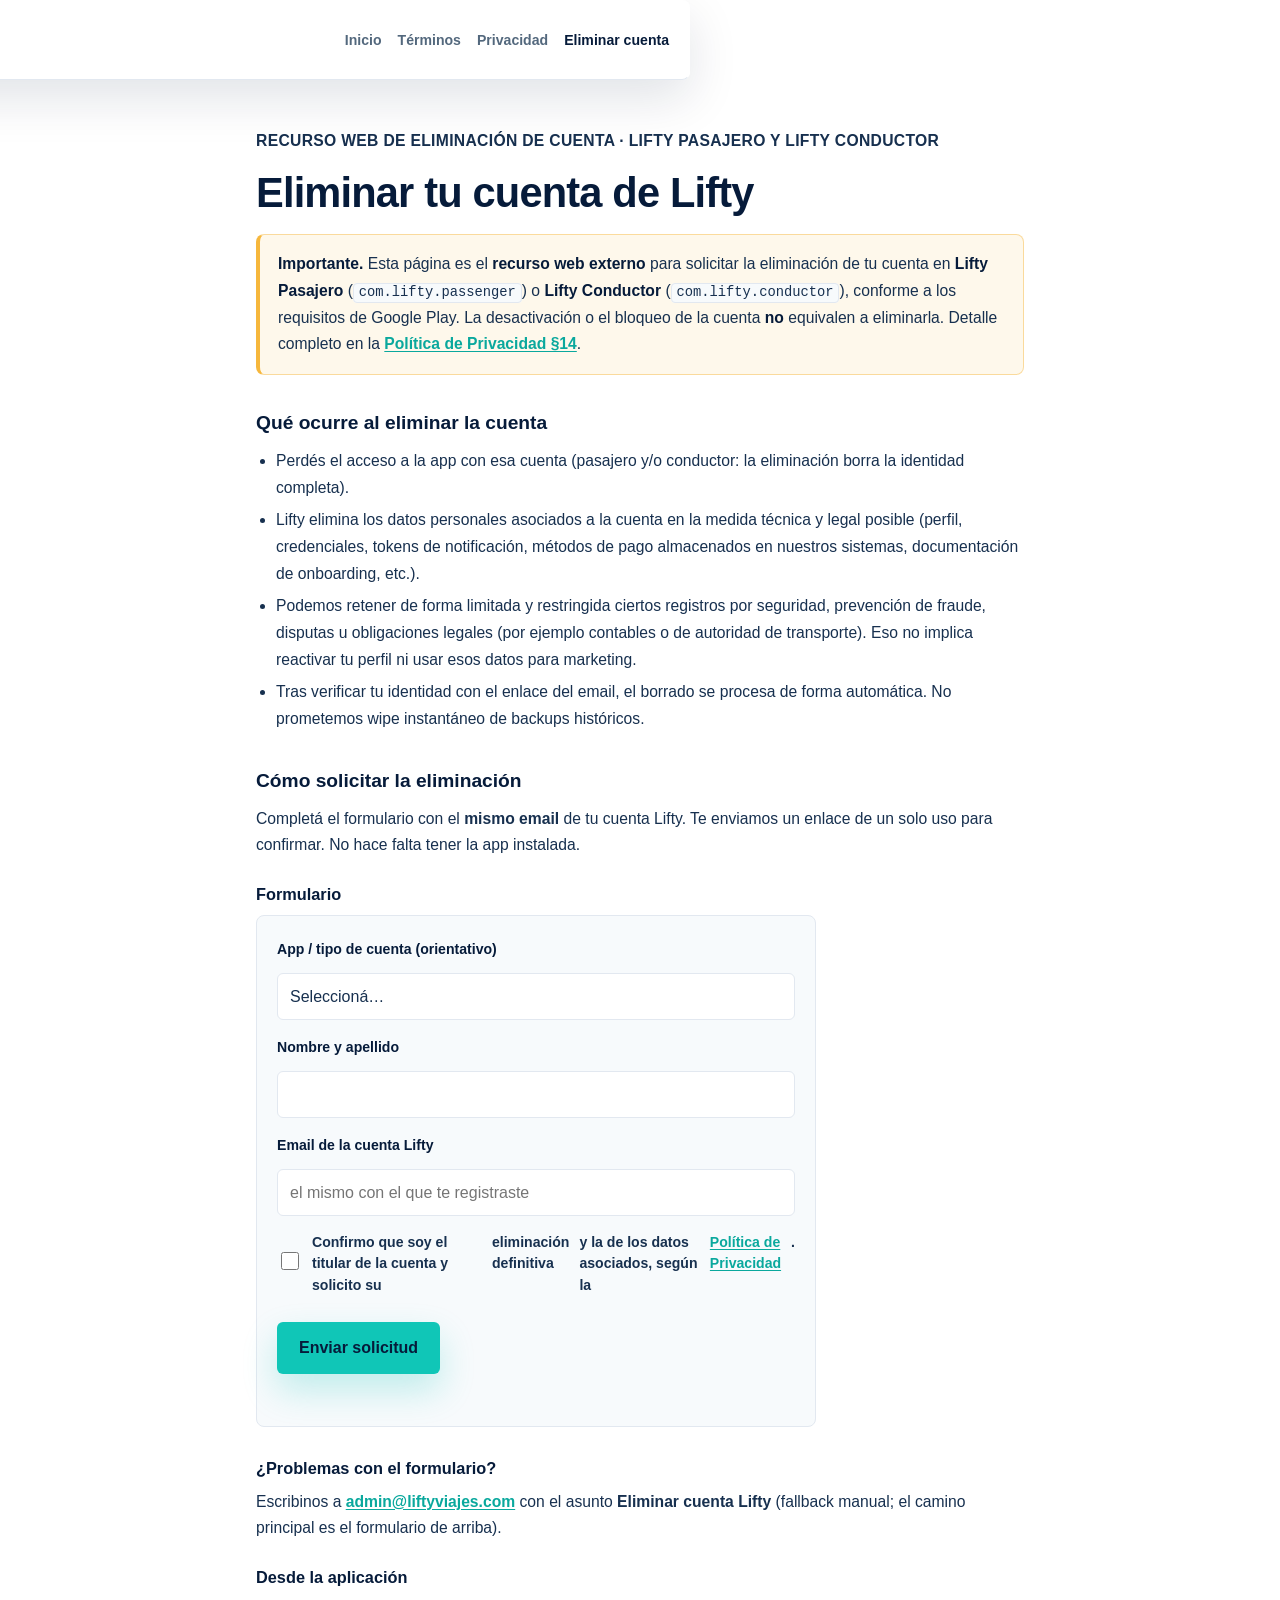
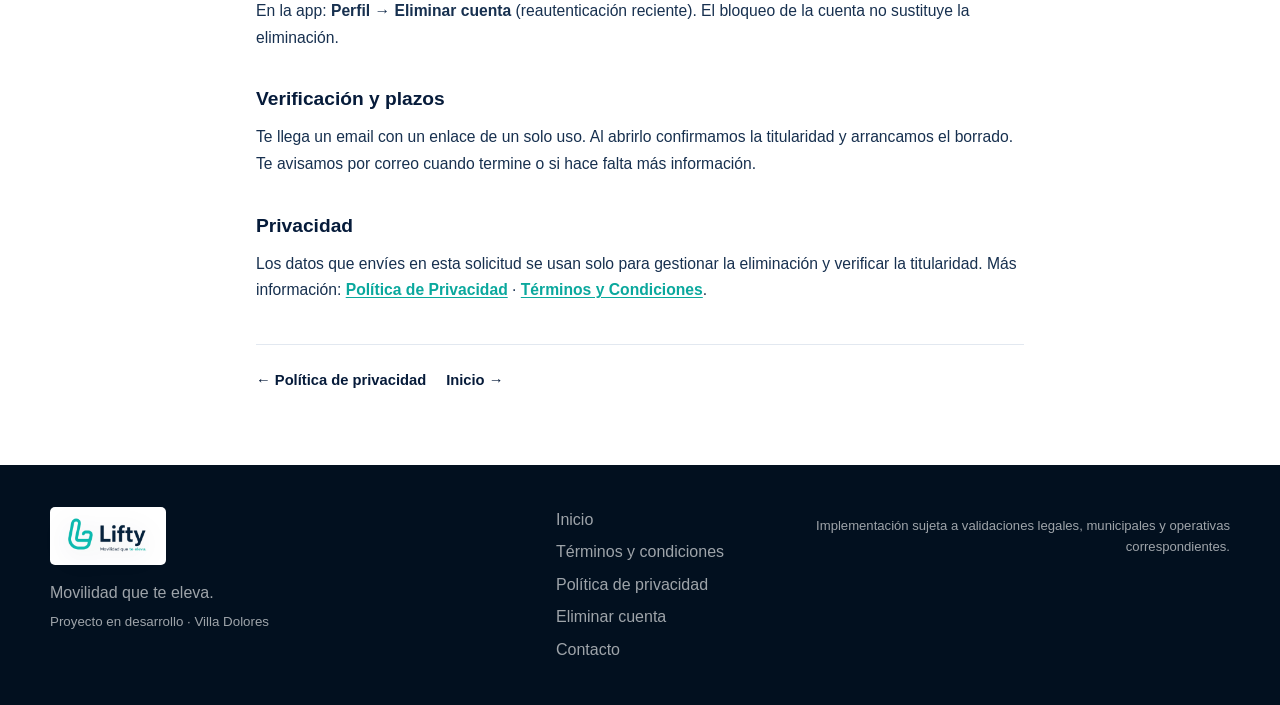
==== commit 2b4277d6: "feat: wire /eliminar-cuenta to account-deletion API Replace mailto-only form with POST web/request +" ====
--- a/outputs/eliminar-cuenta.html
+++ b/outputs/eliminar-cuenta.html
@@ -45,10 +45,13 @@
         <a href="/privacidad#eliminacion">Política de Privacidad §14</a>.
       </p>
 
+      <div id="verify-status" class="legal-notice" hidden role="status"></div>
+
       <h2>Qué ocurre al eliminar la cuenta</h2>
       <ul>
         <li>
-          Perdés el acceso a la app con esa cuenta (pasajero o conductor, según corresponda).
+          Perdés el acceso a la app con esa cuenta (pasajero y/o conductor: la eliminación borra la
+          identidad completa).
         </li>
         <li>
           Lifty elimina los datos personales asociados a la cuenta en la medida técnica y legal
@@ -62,44 +65,32 @@
           marketing.
         </li>
         <li>
-          El proceso se completa en un plazo razonable, en general dentro de
-          <strong>30 días</strong> corridos desde que verificamos tu identidad como titular de la
-          cuenta.
+          Tras verificar tu identidad con el enlace del email, el borrado se procesa de forma
+          automática. No prometemos wipe instantáneo de backups históricos.
         </li>
       </ul>
 
       <h2>Cómo solicitar la eliminación</h2>
-      <p>Elegí una de estas opciones. No hace falta tener la app instalada para usar esta página.</p>
-
-      <h3>Opción 1 — Formulario (abre tu correo)</h3>
-      <p>
-        Completá el formulario. Se abrirá tu cliente de correo con un mensaje dirigido a
-        <a href="mailto:admin@liftyviajes.com">admin@liftyviajes.com</a>
-        listo para enviar. Usá el mismo email con el que te registraste en Lifty.
-      </p>
-
-      <form
-        class="delete-account-form"
-        id="delete-account-form"
-        action="mailto:admin@liftyviajes.com"
-        method="get"
-        enctype="text/plain"
-      >
-        <input type="hidden" name="subject" id="mail-subject" value="Eliminar cuenta Lifty" />
-
+      <p>
+        Completá el formulario con el <strong>mismo email</strong> de tu cuenta Lifty. Te enviamos
+        un enlace de un solo uso para confirmar. No hace falta tener la app instalada.
+      </p>
+
+      <h3>Formulario</h3>
+      <form class="delete-account-form" id="delete-account-form" novalidate>
         <div class="delete-field">
-          <label for="app-type">App / tipo de cuenta</label>
-          <select id="app-type" name="app" required>
+          <label for="app-type">App / tipo de cuenta (orientativo)</label>
+          <select id="app-type" name="app">
             <option value="">Seleccioná…</option>
-            <option value="Lifty Pasajero (com.lifty.passenger)">Lifty Pasajero</option>
-            <option value="Lifty Conductor (com.lifty.conductor)">Lifty Conductor</option>
-            <option value="Ambas / no estoy seguro">Ambas / no estoy seguro</option>
+            <option value="passenger">Lifty Pasajero</option>
+            <option value="driver">Lifty Conductor</option>
+            <option value="both">Ambas / no estoy seguro</option>
           </select>
         </div>
 
         <div class="delete-field">
           <label for="full-name">Nombre y apellido</label>
-          <input id="full-name" name="nombre" type="text" autocomplete="name" required />
+          <input id="full-name" name="nombre" type="text" autocomplete="name" />
         </div>
 
         <div class="delete-field">
@@ -114,27 +105,6 @@
           />
         </div>
 
-        <div class="delete-field">
-          <label for="account-phone">Teléfono asociado (opcional)</label>
-          <input
-            id="account-phone"
-            name="telefono"
-            type="tel"
-            autocomplete="tel"
-            placeholder="+54 9 …"
-          />
-        </div>
-
-        <div class="delete-field">
-          <label for="extra-info">Información adicional (opcional)</label>
-          <textarea
-            id="extra-info"
-            name="detalle"
-            rows="4"
-            placeholder="Por ejemplo: último viaje, ciudad, o cualquier dato que ayude a identificar la cuenta."
-          ></textarea>
-        </div>
-
         <div class="delete-field delete-check">
           <label>
             <input id="confirm-delete" type="checkbox" required />
@@ -144,43 +114,31 @@
           </label>
         </div>
 
-        <button class="button button-primary" type="submit">Enviar solicitud por email</button>
+        <button class="button button-primary" type="submit" id="submit-btn">
+          Enviar solicitud
+        </button>
+        <p class="delete-form-note" id="form-status" role="status" aria-live="polite"></p>
       </form>
 
-      <p class="delete-form-note" id="form-fallback-note" hidden>
-        Si tu navegador no abre el correo, copiá el texto generado y envialo manualmente a
-        <a href="mailto:admin@liftyviajes.com">admin@liftyviajes.com</a>.
-      </p>
-      <pre class="delete-mail-preview" id="mail-preview" hidden></pre>
-
-      <h3>Opción 2 — Email directo</h3>
-      <p>
-        Escribí a
-        <a
-          href="mailto:admin@liftyviajes.com?subject=Eliminar%20cuenta%20Lifty&amp;body=Solicito%20la%20eliminaci%C3%B3n%20de%20mi%20cuenta%20Lifty.%0A%0AApp%3A%20%5BPasajero%20%2F%20Conductor%5D%0AEmail%20de%20la%20cuenta%3A%20%0ANombre%3A%20%0ATel%C3%A9fono%20(opcional)%3A%20%0A"
-          >admin@liftyviajes.com</a
-        >
-        con el asunto <strong>Eliminar cuenta Lifty</strong> e incluí:
-      </p>
-      <ul>
-        <li>App: Pasajero y/o Conductor</li>
-        <li>Email de la cuenta</li>
-        <li>Nombre completo</li>
-        <li>Teléfono asociado (si lo tenés)</li>
-      </ul>
-
-      <h3>Opción 3 — Desde la aplicación</h3>
-      <p>
-        Cuando esté disponible en la app: <strong>Perfil / Ajustes → Eliminar cuenta</strong>.
-        Mientras tanto, usá esta página web o el email anterior. El bloqueo de la cuenta no
-        sustituye la eliminación.
+      <h3>¿Problemas con el formulario?</h3>
+      <p>
+        Escribinos a
+        <a href="mailto:admin@liftyviajes.com">admin@liftyviajes.com</a>
+        con el asunto <strong>Eliminar cuenta Lifty</strong> (fallback manual; el camino principal
+        es el formulario de arriba).
+      </p>
+
+      <h3>Desde la aplicación</h3>
+      <p>
+        En la app: <strong>Perfil → Eliminar cuenta</strong> (reautenticación reciente). El bloqueo
+        de la cuenta no sustituye la eliminación.
       </p>
 
       <h2>Verificación y plazos</h2>
       <p>
-        Podemos pedirte confirmar la solicitud (por ejemplo respondiendo un email) para verificar
-        que sos el titular. Tras la verificación, procesamos el borrado en general en hasta 30
-        días. Te confirmaremos por correo cuando esté completado o si necesitamos más información.
+        Te llega un email con un enlace de un solo uso. Al abrirlo confirmamos la titularidad y
+        arrancamos el borrado. Te avisamos por correo cuando termine o si hace falta más
+        información.
       </p>
 
       <h2>Privacidad</h2>
@@ -222,54 +180,125 @@
 
     <script>
       (function () {
+        var API_BASE =
+          (window.LIFTY_API_BASE && String(window.LIFTY_API_BASE).replace(/\/$/, "")) ||
+          "https://api.liftyviajes.com/api";
+
         var form = document.getElementById("delete-account-form");
+        var statusEl = document.getElementById("form-status");
+        var submitBtn = document.getElementById("submit-btn");
+        var verifyBox = document.getElementById("verify-status");
+
+        function setStatus(msg, isError) {
+          if (!statusEl) return;
+          statusEl.textContent = msg || "";
+          statusEl.style.color = isError ? "#c62828" : "";
+        }
+
+        function roleHintFromApp(v) {
+          if (v === "passenger" || v === "driver" || v === "both") return v;
+          return undefined;
+        }
+
+        function params() {
+          try {
+            return new URLSearchParams(window.location.search);
+          } catch (e) {
+            return new URLSearchParams();
+          }
+        }
+
+        async function verifyToken(token) {
+          if (!verifyBox) return;
+          verifyBox.hidden = false;
+          verifyBox.textContent = "Verificando tu solicitud…";
+          try {
+            var res = await fetch(API_BASE + "/account-deletion/web/verify", {
+              method: "POST",
+              headers: { "Content-Type": "application/json", Accept: "application/json" },
+              body: JSON.stringify({ token: token }),
+            });
+            var data = {};
+            try {
+              data = await res.json();
+            } catch (e) {}
+            if (!res.ok) {
+              var msg =
+                (data && data.error && data.error.message) ||
+                "No pudimos verificar el enlace. Pedí uno nuevo con el formulario.";
+              verifyBox.textContent = msg;
+              return;
+            }
+            verifyBox.textContent =
+              (data && data.message) ||
+              "Identidad verificada. Estamos eliminando tu cuenta. Te vamos a mandar un email al terminar.";
+            if (form) form.hidden = true;
+          } catch (err) {
+            verifyBox.textContent =
+              "Error de red al verificar. Probá de nuevo o escribinos a admin@liftyviajes.com.";
+          }
+        }
+
+        var token = params().get("token");
+        if (token && token.length >= 16) {
+          verifyToken(token);
+        }
+
         if (!form) return;
 
         form.addEventListener("submit", function (event) {
           event.preventDefault();
-
+          var email = (document.getElementById("account-email").value || "").trim();
+          var name = (document.getElementById("full-name").value || "").trim();
           var app = document.getElementById("app-type").value;
-          var name = document.getElementById("full-name").value.trim();
-          var email = document.getElementById("account-email").value.trim();
-          var phone = document.getElementById("account-phone").value.trim();
-          var extra = document.getElementById("extra-info").value.trim();
           var confirmed = document.getElementById("confirm-delete").checked;
 
-          if (!app || !name || !email || !confirmed) {
+          if (!email || !confirmed) {
+            setStatus("Completá el email y confirmá que sos el titular.", true);
             return;
           }
 
-          var subject = "Eliminar cuenta Lifty — " + app;
-          var body = [
-            "Solicito la eliminación definitiva de mi cuenta Lifty y de los datos asociados.",
-            "",
-            "App / cuenta: " + app,
-            "Nombre: " + name,
-            "Email de la cuenta: " + email,
-            "Teléfono: " + (phone || "(no indicado)"),
-            "Detalle: " + (extra || "(ninguno)"),
-            "",
-            "Confirmo que soy el titular de la cuenta.",
-            "Página de origen: https://web.liftyviajes.com/eliminar-cuenta",
-          ].join("\n");
-
-          var mailto =
-            "mailto:admin@liftyviajes.com" +
-            "?subject=" +
-            encodeURIComponent(subject) +
-            "&body=" +
-            encodeURIComponent(body);
-
-          var preview = document.getElementById("mail-preview");
-          var note = document.getElementById("form-fallback-note");
-          if (preview && note) {
-            preview.hidden = false;
-            note.hidden = false;
-            preview.textContent =
-              "Para: admin@liftyviajes.com\nAsunto: " + subject + "\n\n" + body;
-          }
-
-          window.location.href = mailto;
+          submitBtn.disabled = true;
+          setStatus("Enviando…");
+
+          var body = { email: email };
+          var hint = roleHintFromApp(app);
+          if (hint) body.role_hint = hint;
+          if (name) body.full_name = name;
+
+          fetch(API_BASE + "/account-deletion/web/request", {
+            method: "POST",
+            headers: { "Content-Type": "application/json", Accept: "application/json" },
+            body: JSON.stringify(body),
+          })
+            .then(function (res) {
+              return res.json().catch(function () {
+                return {};
+              }).then(function (data) {
+                return { res: res, data: data };
+              });
+            })
+            .then(function (out) {
+              if (out.res.status === 429) {
+                setStatus("Demasiados intentos. Esperá un rato e intentá de nuevo.", true);
+                return;
+              }
+              // Anti-enum: same message whether or not the account exists.
+              var msg =
+                (out.data && out.data.message) ||
+                "Si existe una cuenta asociada, enviamos un email con instrucciones.";
+              setStatus(msg, false);
+              form.reset();
+            })
+            .catch(function () {
+              setStatus(
+                "No pudimos contactar al servidor. Probá más tarde o escribinos a admin@liftyviajes.com.",
+                true,
+              );
+            })
+            .finally(function () {
+              submitBtn.disabled = false;
+            });
         });
       })();
     </script>
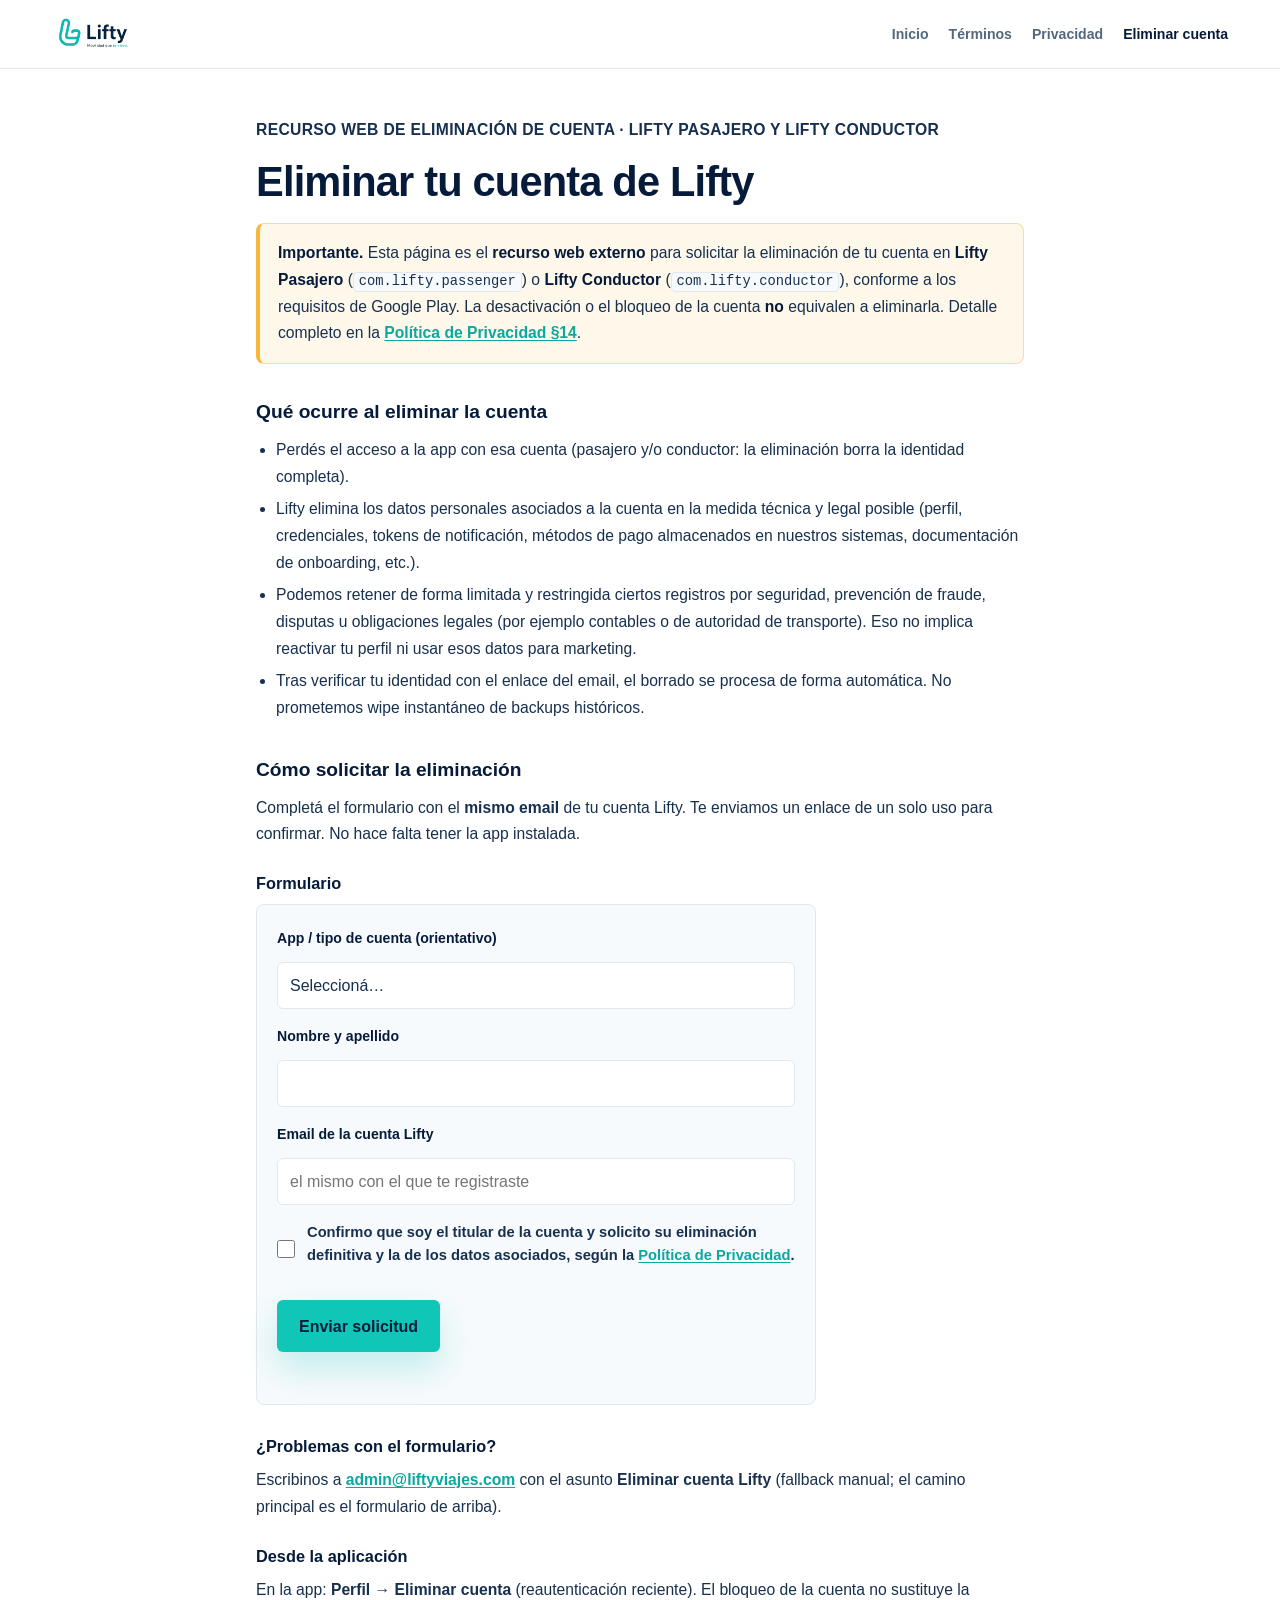
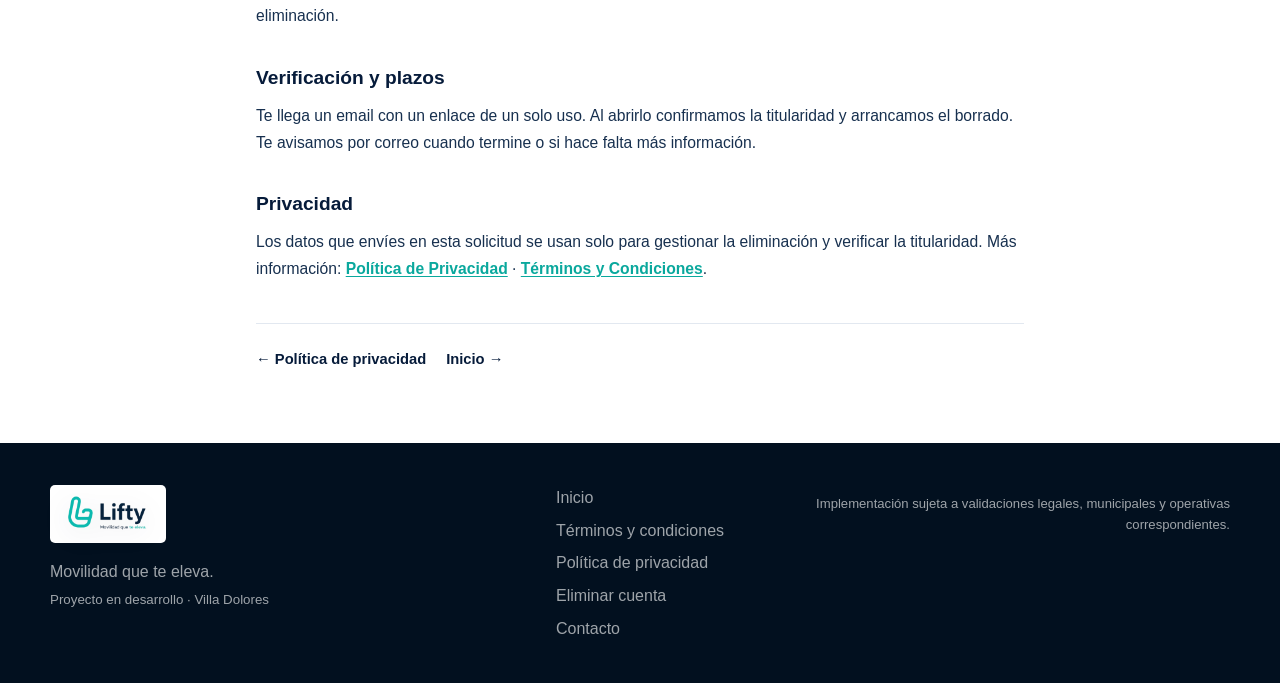
==== commit 45464f3d: "fix(web): full-width legal header + readable delete-account checkbox Legal pages inherited the home " ====
--- a/outputs/eliminar-cuenta.html
+++ b/outputs/eliminar-cuenta.html
@@ -106,11 +106,14 @@
         </div>
 
         <div class="delete-field delete-check">
-          <label>
+          <label for="confirm-delete">
             <input id="confirm-delete" type="checkbox" required />
-            Confirmo que soy el titular de la cuenta y solicito su
-            <strong>eliminación definitiva</strong> y la de los datos asociados, según la
-            <a href="/privacidad#eliminacion">Política de Privacidad</a>.
+            <span class="delete-check-text">
+              Confirmo que soy el titular de la cuenta y solicito su
+              <strong>eliminación definitiva</strong>
+              y la de los datos asociados, según la
+              <a href="/privacidad#eliminacion">Política de Privacidad</a>.
+            </span>
           </label>
         </div>
 
--- a/outputs/styles.css
+++ b/outputs/styles.css
@@ -657,19 +657,30 @@
   .mobile-cta.is-visible { opacity: 1; transform: translateY(0); pointer-events: auto; }
 }
 
-/* —— Legal pages (/privacidad, /terminos) —— */
+/* —— Legal pages (/privacidad, /terminos, /eliminar-cuenta) —— */
+/* Reset floating home pill (.site-header): full-width sticky bar, no half-bar. */
 .legal-header.site-header {
   position: sticky;
   top: 0;
+  left: auto;
+  right: auto;
   z-index: 50;
-  display: flex;
-  align-items: center;
-  justify-content: space-between;
-  gap: 16px;
-  padding: 14px 0;
+  display: block;
+  width: 100%;
+  max-width: none;
+  min-height: 0;
+  margin: 0;
+  padding: 12px 0;
+  border: 0;
   border-bottom: 1px solid var(--border);
+  border-radius: 0;
   background: rgba(255, 255, 255, 0.96);
+  box-shadow: none;
   backdrop-filter: blur(10px);
+  transform: none;
+}
+.legal-header.site-header.is-scrolled {
+  background: rgba(255, 255, 255, 0.98);
 }
 .legal-header .container {
   display: flex;
@@ -677,14 +688,55 @@
   justify-content: space-between;
   gap: 16px;
   width: min(1180px, calc(100% - 40px));
+  margin-inline: auto;
+  padding-inline: 0;
+}
+/* Compact logo slot on legal pages — home logo.css is oversized for marketing. */
+.legal-page-wrap .legal-header .brand {
+  position: relative;
+  flex: 0 0 auto;
+  width: 118px;
+  height: 44px;
+  overflow: hidden;
+  z-index: 1;
+}
+.legal-page-wrap .legal-header .brand img.logo-clean,
+.legal-page-wrap .legal-header .brand img {
+  position: static;
+  left: auto;
+  top: auto;
+  width: 118px;
+  height: 44px;
+  max-height: 44px;
+  object-fit: contain;
+  object-position: left center;
+  transform: none;
+  filter: none;
+  pointer-events: auto;
+}
+.legal-page-wrap .legal-header .brand:hover img.logo-clean,
+.legal-page-wrap .legal-header .brand:hover img,
+.legal-page-wrap .legal-header .brand:focus-visible img.logo-clean,
+.legal-page-wrap .legal-header .brand:focus-visible img {
+  transform: none;
+  filter: none;
 }
 .legal-header-nav {
   display: flex;
   flex-wrap: wrap;
+  align-items: center;
+  justify-content: flex-end;
   gap: 8px 16px;
+  flex: 1 1 auto;
+  min-width: 0;
   color: #53687d;
   font-size: 0.88rem;
   font-weight: 750;
+}
+.legal-header-nav a {
+  white-space: nowrap;
+  text-decoration: none;
+  padding: 6px 2px;
 }
 .legal-header-nav a:hover,
 .legal-header-nav a:focus-visible {
@@ -865,15 +917,23 @@
   border-color: var(--teal-dark);
 }
 .delete-check label {
-  display: flex;
-  gap: 10px;
-  align-items: flex-start;
+  display: grid;
+  grid-template-columns: 18px minmax(0, 1fr);
+  column-gap: 12px;
+  align-items: start;
   font-weight: 600;
-  line-height: 1.5;
+  font-size: 0.92rem;
+  line-height: 1.55;
   color: var(--text);
 }
+.delete-check .delete-check-text {
+  min-width: 0;
+  overflow-wrap: anywhere;
+  word-break: normal;
+  hyphens: auto;
+}
 .delete-check input[type="checkbox"] {
-  margin-top: 4px;
+  margin: 3px 0 0;
   width: 18px;
   height: 18px;
   flex-shrink: 0;
@@ -908,7 +968,31 @@
 }
 @media (max-width: 760px) {
   .legal-page { padding: 32px 0 56px; }
-  .legal-header .container { flex-wrap: wrap; }
+  /* Beat home @media .site-header { width: calc(100% - 16px) } */
+  .legal-header.site-header {
+    top: 0;
+    width: 100%;
+    left: auto;
+    transform: none;
+  }
+  .legal-header .container {
+    flex-wrap: wrap;
+    align-items: flex-start;
+    width: min(1180px, calc(100% - 24px));
+  }
+  .legal-page-wrap .legal-header .brand,
+  .legal-page-wrap .legal-header .brand img.logo-clean,
+  .legal-page-wrap .legal-header .brand img {
+    width: 108px;
+    height: 40px;
+    max-height: 40px;
+  }
   .legal-page-wrap .site-footer .footer-layout { grid-template-columns: 1fr; }
-  .legal-header-nav { gap: 10px 14px; flex-wrap: wrap; }
-}
+  .legal-header-nav {
+    width: 100%;
+    justify-content: flex-start;
+    gap: 10px 14px;
+    flex-wrap: wrap;
+  }
+  .legal-header-nav a { white-space: normal; }
+}
